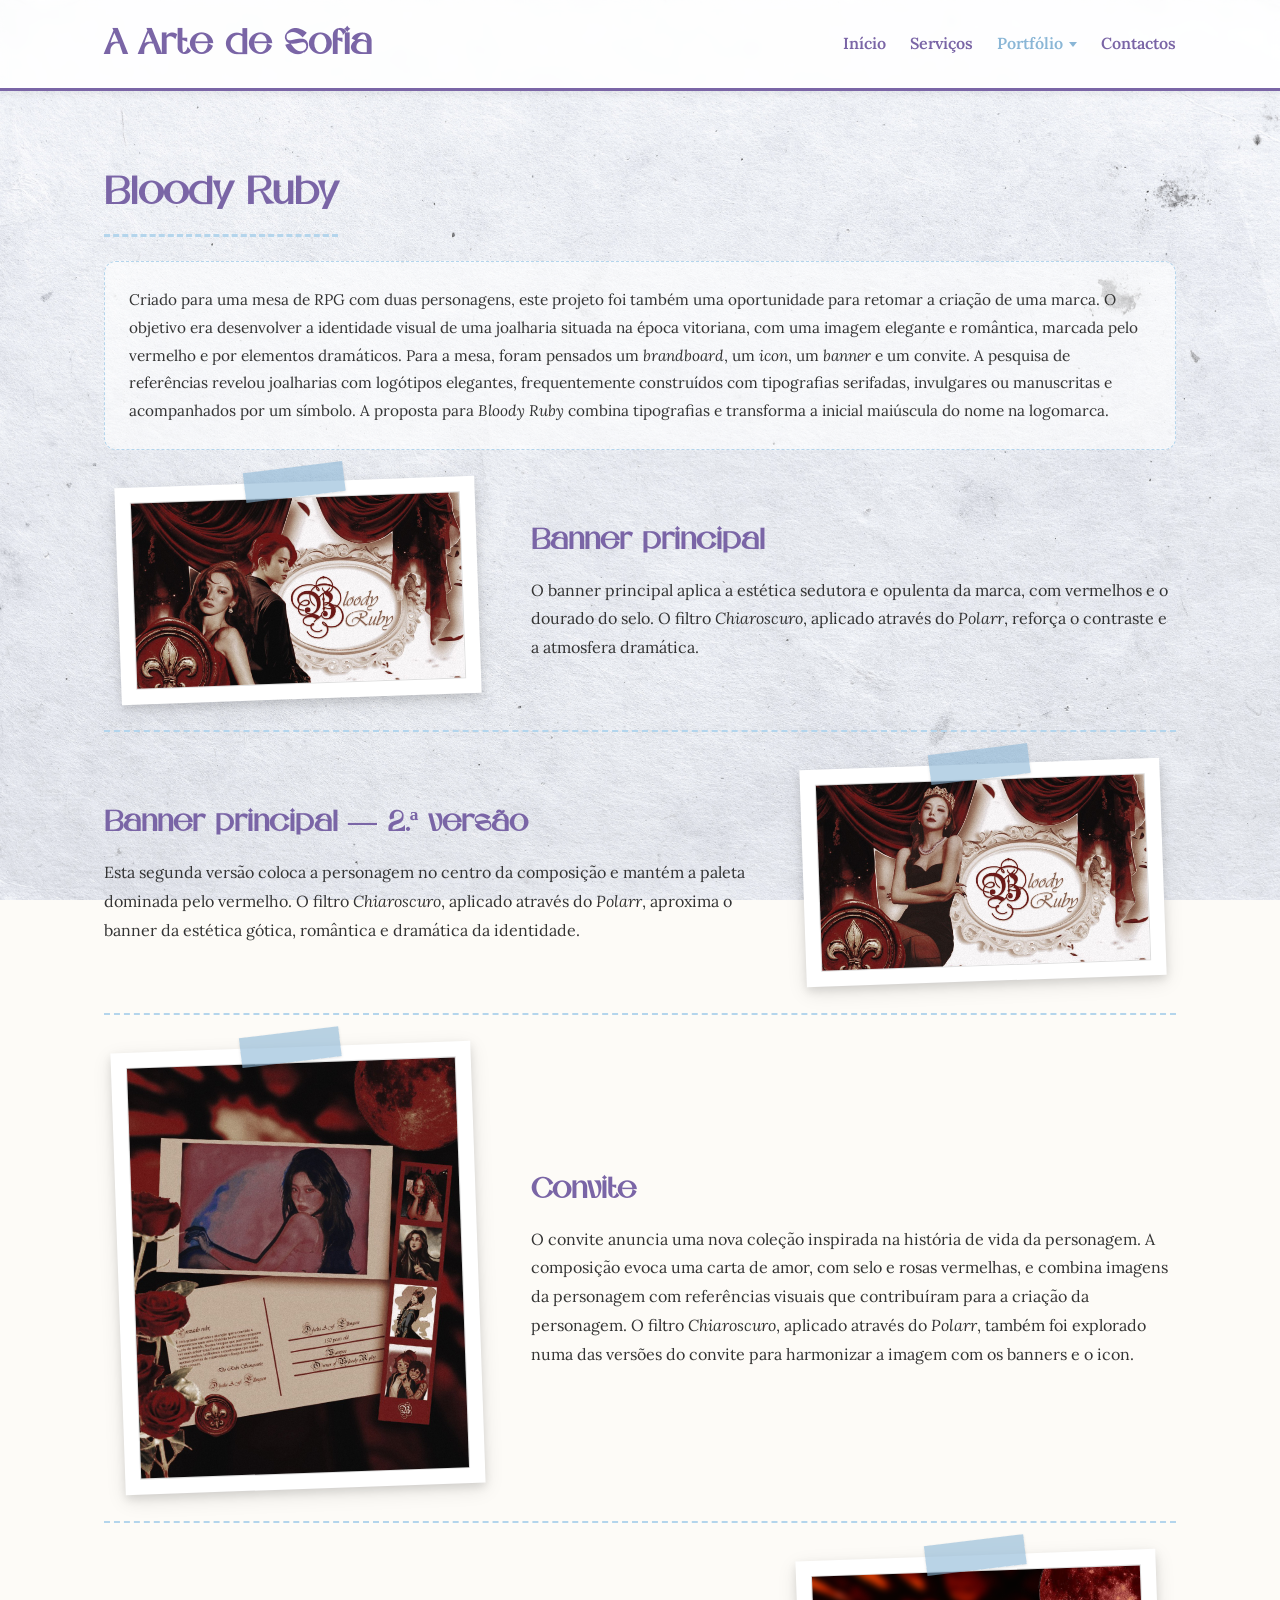
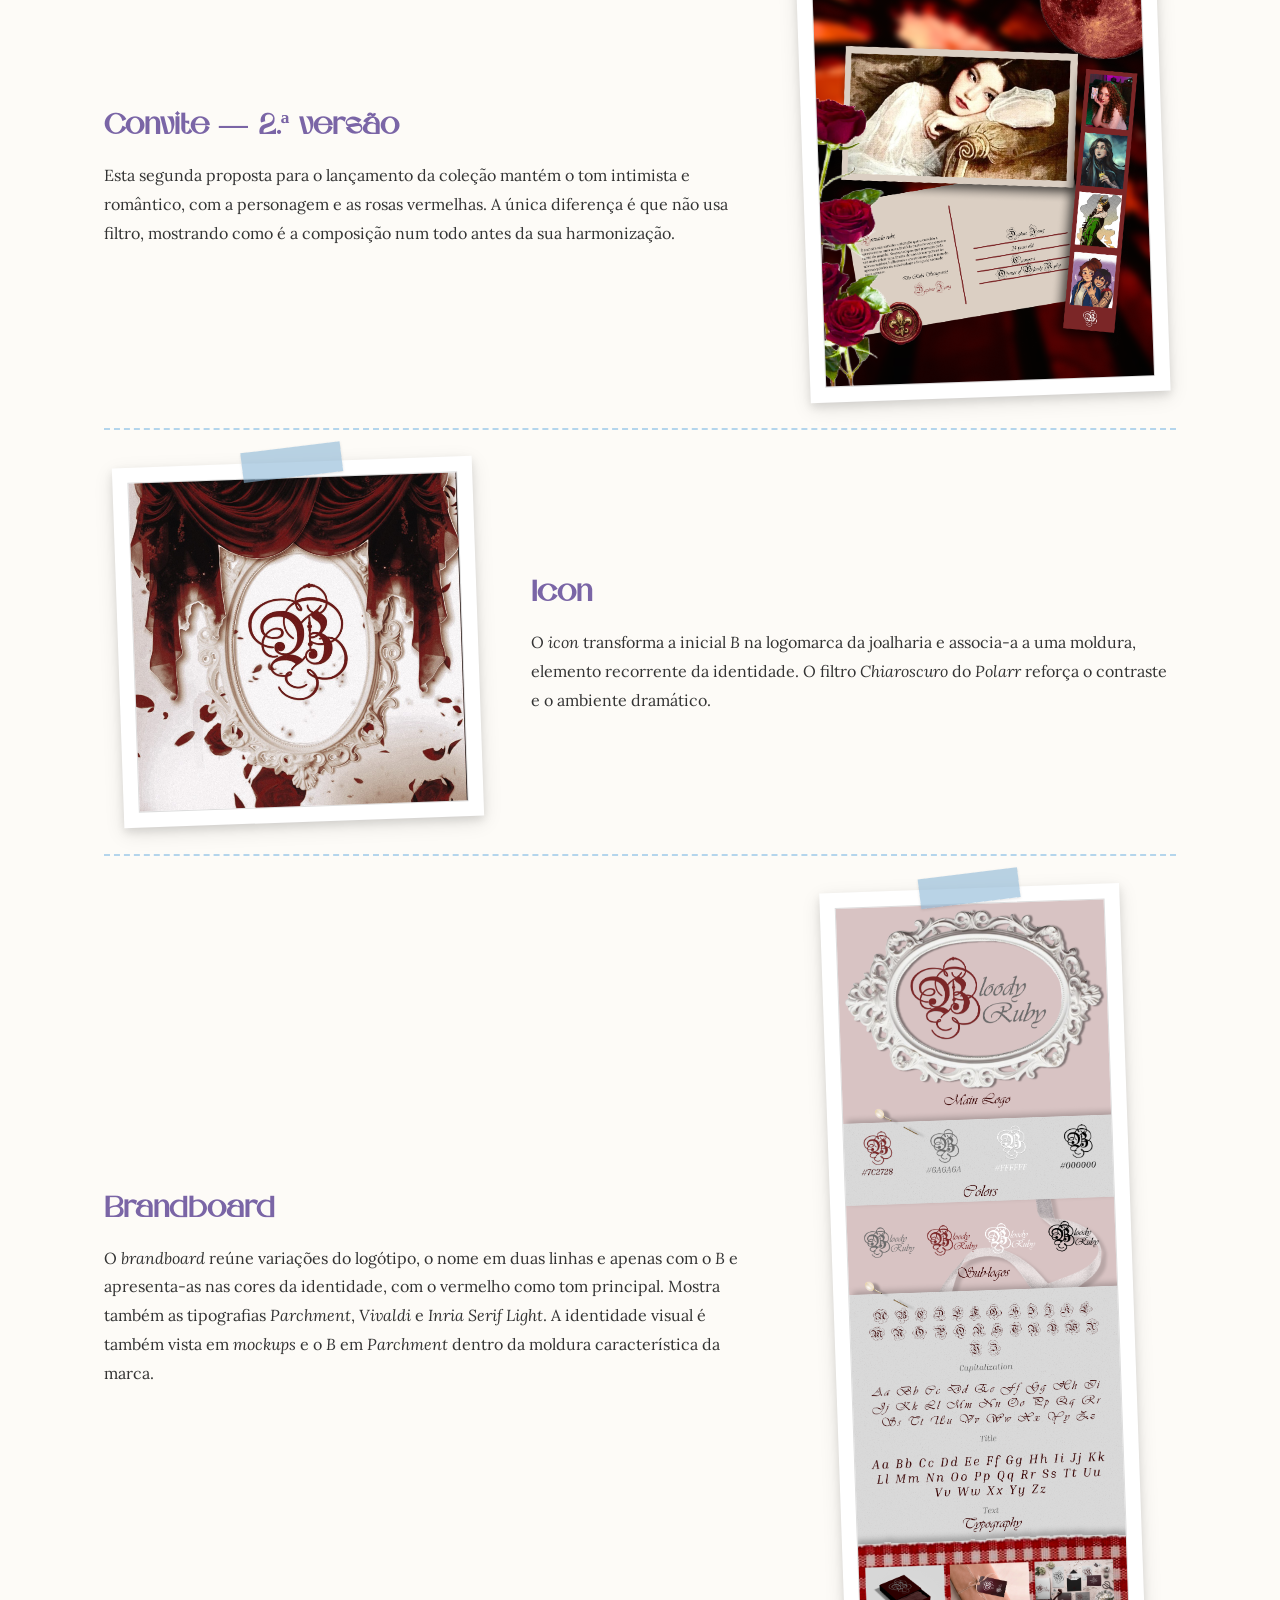
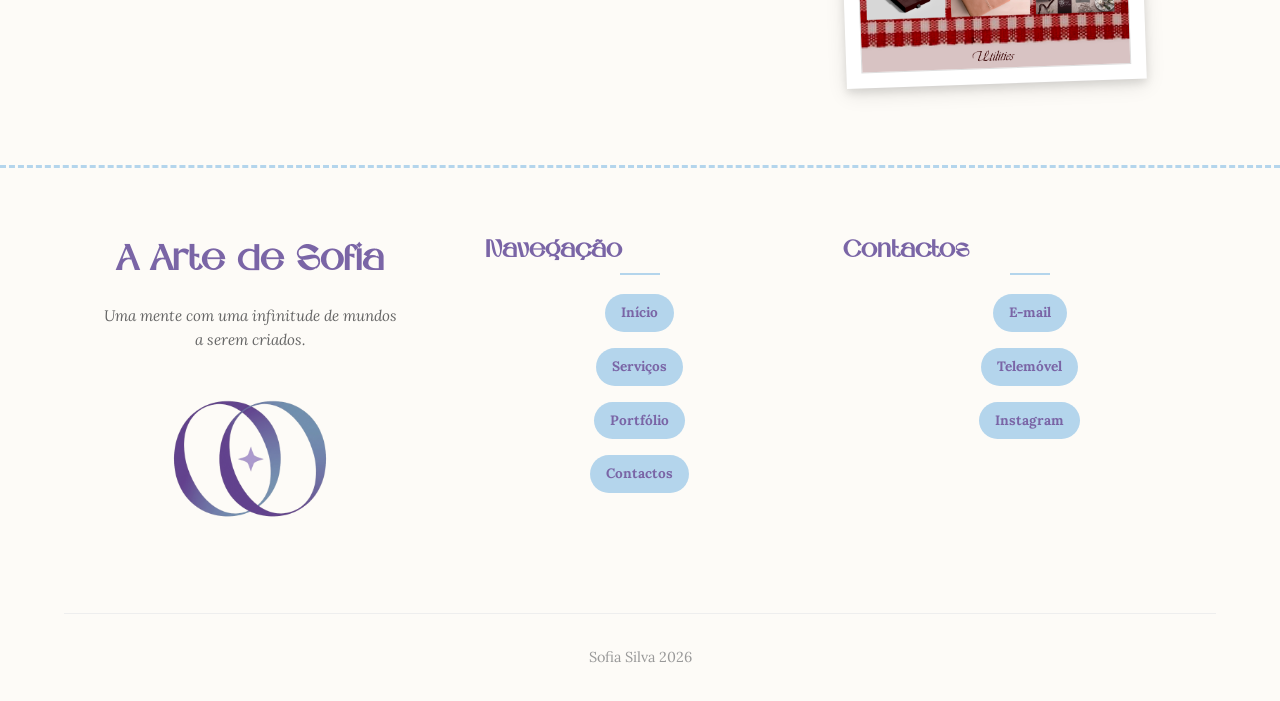
==== html/bloody_ruby.html @ 1719f455 "Refactor code structure for improved readability and maintainability" ====
<!DOCTYPE html>
<html lang="pt-PT">
<head>
    <meta charset="UTF-8">
    <meta name="viewport" content="width=device-width, initial-scale=1.0">
    <meta name="description" content="Conheça o projeto de identidade visual Bloody Ruby.">
    <title>A Arte de Sofia | Bloody Ruby</title>
    <link rel="stylesheet" href="../css/style.css?v=4.4">
    <link rel="icon" type="image/png" href="../images/favicon.png">
</head>
<body>
    <header>
        <nav>
            <a href="index.html" class="logotipo">A Arte de Sofia</a>
            <ul class="ligacoes-navegacao" id="lista-navegacao">
                <li><a href="index.html">Início</a></li>
                <li><a href="services.html">Serviços</a></li>
                <li class="navegacao-portfolio">
                    <details>
                        <summary class="ativo">Portfólio</summary>
                        <ul class="submenu-portfolio">
                            <li><a href="portfolio.html">Portfólio</a></li>
                            <li><a href="bloody_ruby.html">Bloody Ruby</a></li>
                            <li><a href="first_moon_blood.html">First Moon Blood</a></li>
                            <li><a href="cartazes_musicais.html">Cartazes musicais</a></li>
                        </ul>
                    </details>
                </li>
                <li><a href="contact.html">Contactos</a></li>
            </ul>
            <button type="button" class="alternar-menu" id="botao-menu">
                <div class="barra"></div>
                <div class="barra"></div>
                <div class="barra"></div>
            </button>
        </nav>
    </header>

    <main class="pagina-detalhe-projeto">
        <section class="secao-projeto">
            <h1 class="titulo-projeto" id="titulo-projeto">Bloody Ruby</h1>
            <p class="descricao-projeto">Criado para uma mesa de RPG com duas personagens, este projeto foi também uma oportunidade para retomar a criação de uma marca. O objetivo era desenvolver a identidade visual de uma joalharia situada na época vitoriana, com uma imagem elegante e romântica, marcada pelo vermelho e por elementos dramáticos. Para a mesa, foram pensados um <i>brandboard</i>, um <i>icon</i>, um <i>banner</i> e um convite. A pesquisa de referências revelou joalharias com logótipos elegantes, frequentemente construídos com tipografias serifadas, invulgares ou manuscritas e acompanhados por um símbolo. A proposta para <i>Bloody Ruby</i> combina tipografias e transforma a inicial maiúscula do nome na logomarca.</p>

            <div class="grelha-detalhe-projeto">
                <div class="item-detalhe-projeto">
                    <div class="polaroide polaroide-detalhe">
                        <div class="fita"></div>
                        <img src="../Porfólio/Bloody Ruby/Banner principal.jpg" alt="Banner principal de Bloody Ruby">
                    </div>
                    <div class="legenda-detalhe-projeto">
                        <h2>Banner principal</h2>
                        <p>O banner principal aplica a estética sedutora e opulenta da marca, com vermelhos e o dourado do selo. O filtro <i>Chiaroscuro</i>, aplicado através do <i>Polarr</i>, reforça o contraste e a atmosfera dramática.</p>
                    </div>
                </div>
                <div class="item-detalhe-projeto">
                    <div class="polaroide polaroide-detalhe">
                        <div class="fita"></div>
                        <img src="../Porfólio/Bloody Ruby/Banner principal V2.jpg" alt="Segunda versão do banner principal de Bloody Ruby">
                    </div>
                    <div class="legenda-detalhe-projeto">
                        <h2>Banner principal — 2.ª versão</h2>
                        <p>Esta segunda versão coloca a personagem no centro da composição e mantém a paleta dominada pelo vermelho. O filtro <i>Chiaroscuro</i>, aplicado através do <i>Polarr</i>, aproxima o banner da estética gótica, romântica e dramática da identidade.</p>
                    </div>
                </div>
                <div class="item-detalhe-projeto">
                    <div class="polaroide polaroide-detalhe">
                        <div class="fita"></div>
                        <img src="../Porfólio/Bloody Ruby/Convite.jpg" alt="Convite para o lançamento da coleção Bloody Ruby">
                    </div>
                    <div class="legenda-detalhe-projeto">
                        <h2>Convite</h2>
                        <p>O convite anuncia uma nova coleção inspirada na história de vida da personagem. A composição evoca uma carta de amor, com selo e rosas vermelhas, e combina imagens da personagem com referências visuais que contribuíram para a criação da personagem. O filtro <i>Chiaroscuro</i>, aplicado através do <i>Polarr</i>, também foi explorado numa das versões do convite para harmonizar a imagem com os <i></i>banners e o icon.</p>
                    </div>
                </div>
                <div class="item-detalhe-projeto">
                    <div class="polaroide polaroide-detalhe">
                        <div class="fita"></div>
                        <img src="../Porfólio/Bloody Ruby/Convite V2.png" alt="Segunda versão do convite Bloody Ruby">
                    </div>
                    <div class="legenda-detalhe-projeto">
                        <h2>Convite — 2.ª versão</h2>
                        <p>Esta segunda proposta para o lançamento da coleção mantém o tom intimista e romântico, com a personagem e as rosas vermelhas. A única diferença é que não usa filtro, mostrando como é a composição num todo antes da sua harmonização.</p>
                    </div>
                </div>
                <div class="item-detalhe-projeto">
                    <div class="polaroide polaroide-detalhe">
                        <div class="fita"></div>
                        <img src="../Porfólio/Bloody Ruby/Icon.jpg" alt="Icon de Bloody Ruby">
                    </div>
                    <div class="legenda-detalhe-projeto">
                        <h2>Icon</h2>
                        <p>O <i>icon</i> transforma a inicial <i>B</i> na logomarca da joalharia e associa-a a uma moldura, elemento recorrente da identidade. O filtro <i>Chiaroscuro</i> do <i>Polarr</i> reforça o contraste e o ambiente dramático.</p>
                    </div>
                </div>
                <div class="item-detalhe-projeto">
                    <div class="polaroide polaroide-detalhe polaroide-brandboard">
                        <div class="fita"></div>
                        <img src="../Porfólio/Bloody Ruby/Bloody Ruby.png" alt="Brandboard da joalharia Bloody Ruby">
                    </div>
                    <div class="legenda-detalhe-projeto">
                        <h2>Brandboard</h2>
                        <p>O <i>brandboard</i> reúne variações do logótipo, o nome em duas linhas e apenas com o <i>B</i> e apresenta-as nas cores da identidade, com o vermelho como tom principal. Mostra também as tipografias <i>Parchment</i>, <i>Vivaldi</i> e <i>Inria Serif Light</i>. A identidade visual é também vista em <i>mockups</i> e o <i>B</i> em <i>Parchment</i> dentro da moldura característica da marca.</p>
                    </div>
                </div>
            </div>
        </section>
    </main>

    <footer>
        <div class="contentor-rodape">
            <div class="identidade">
                <a href="index.html" class="logotipo">A Arte de Sofia</a>
                <p>Uma mente com uma infinitude de mundos a serem criados.</p>
                <img src="../images/favicon.png" alt="Símbolo da Arte de Sofia" class="imagem-identidade-rodape">
            </div>
            <nav>
                <h4 class="titulo-rodape">Navegação</h4>
                <ul>
                    <li><a href="index.html">Início</a></li>
                    <li><a href="services.html">Serviços</a></li>
                    <li><a href="portfolio.html">Portfólio</a></li>
                    <li><a href="contact.html">Contactos</a></li>
                </ul>
            </nav>
            <div>
                <h4 class="titulo-rodape">Contactos</h4>
                <div class="ligacoes-contacto-rodape">
                    <a href="mailto:sofiamonteiro.9@gmail.com">E-mail</a>
                    <a href="tel:+351934389802">Telemóvel</a>
                    <a href="https://instagram.com/soh_wish" target="_blank" rel="noopener noreferrer" title="Instagram">Instagram</a>
                </div>
            </div>
        </div>
        <div class="base-rodape">
            <p>Sofia Silva 2026</p>
        </div>
    </footer>
    <script src="../js/script.js?v=1.15"></script>
</body>
</html>
---- css/style.css ----
@font-face {
  font-family: 'Amoria';
  src: url('../fontes/AMORIA.otf') format('opentype');
  font-weight: normal;
  font-style: normal;
  font-display: swap;
}
@font-face {
  font-family: 'La Belle Aurore';
  src: url('../fontes/LaBelleAurore-Regular.ttf') format('truetype');
  font-weight: normal;
  font-style: normal;
  font-display: swap;
}
@font-face {
  font-family: 'Lora';
  src: url('../fontes/Lora-VariableFont_wght.ttf') format('truetype-variations');
  font-weight: 200 900;
  font-style: normal;
  font-display: swap;
}
@font-face {
  font-family: 'Lora';
  src: url('../fontes/Lora-Italic-VariableFont_wght.ttf') format('truetype-variations');
  font-weight: 200 900;
  font-style: italic;
  font-display: swap;
}
@font-face {
  font-family: 'Crimson Pro';
  src: url('../fontes/CrimsonPro-VariableFont_wght.ttf') format('truetype-variations');
  font-weight: 200 900;
  font-style: normal;
  font-display: swap;
}
@font-face {
  font-family: 'Crimson Pro';
  src: url('../fontes/CrimsonPro-Italic-VariableFont_wght.ttf') format('truetype-variations');
  font-weight: 200 900;
  font-style: italic;
  font-display: swap;
}
@font-face {
  font-family: 'Playfair Display';
  src: url('../fontes/PlayfairDisplay-VariableFont_wght.ttf') format('truetype-variations');
  font-weight: 400 900;
  font-style: normal;
  font-display: swap;
}
@font-face {
  font-family: 'Playfair Display';
  src: url('../fontes/PlayfairDisplay-Italic-VariableFont_wght.ttf') format('truetype-variations');
  font-weight: 400 900;
  font-style: italic;
  font-display: swap;
}
* {
  margin: 0;
  padding: 0;
  box-sizing: border-box;
}
body {
  color: #333;
  font-family: 'Lora', serif;
  line-height: 1.6;
  background-color: #fdfbf7;
  background-image: linear-gradient(rgba(255, 255, 255, 0.15), rgba(255, 255, 255, 0.15)), url('../images/Texturelabs_Paper_301XL.jpg');
  background-repeat: no-repeat;
  background-position: center;
  background-size: cover;
  background-attachment: fixed;
  overflow-x: hidden;
}
header {
  position: sticky;
  top: 0;
  z-index: 1000;
  background: rgba(255, 255, 255, 0.9);
  border-bottom: 3px solid #7a65a6;
  box-shadow: 0 4px 6px rgba(0, 0, 0, 0.05);
  backdrop-filter: blur(5px);
}
header nav {
  display: flex;
  align-items: center;
  justify-content: space-between;
  max-width: 1200px;
  margin: 0 auto;
  padding: 1rem 5%;
}
.logotipo {
  color: #7a65a6;
  font-family: 'Amoria', serif;
  font-size: 2.2rem;
  font-weight: bold;
  text-decoration: none;
}
.logotipo:hover {
  color: #9c89c8;
}
.ligacoes-navegacao {
  display: flex;
  align-items: center;
  justify-content: flex-end;
  gap: 1.5rem;
  list-style: none;
}
.ligacoes-navegacao a {
  color: #7a65a6;
  font-size: 1rem;
  font-weight: 600;
  text-decoration: none;
}
.ligacoes-navegacao a:hover,
.ligacoes-navegacao a.ativo,
.ligacoes-navegacao summary:hover,
.ligacoes-navegacao summary.ativo {
  color: #8ab6d6;
}
.ligacoes-navegacao a.ativo {
  border-bottom: 2px solid #7a65a6;
  font-weight: bold;
}
.ligacoes-navegacao details {
  position: relative;
}
.ligacoes-navegacao summary {
  display: flex;
  align-items: center;
  gap: 0.4rem;
  color: #7a65a6;
  font-size: 1rem;
  font-weight: 600;
  cursor: pointer;
  list-style: none;
}
.ligacoes-navegacao summary::-webkit-details-marker {
  display: none;
}
.ligacoes-navegacao summary::after {
  width: 0;
  height: 0;
  border-top: 5px solid currentColor;
  border-right: 4px solid transparent;
  border-left: 4px solid transparent;
  content: '';
  transition: transform 0.2s ease;
}
.ligacoes-navegacao details[open] summary::after {
  transform: rotate(180deg);
}
.submenu-portfolio {
  position: absolute;
  top: calc(100% + 0.75rem);
  right: 0;
  z-index: 1002;
  min-width: 210px;
  padding: 0.5rem 0;
  border: 1px solid #e8e0f0;
  border-radius: 8px;
  background: #fff;
  box-shadow: 0 6px 18px rgba(0, 0, 0, 0.12);
  list-style: none;
}
.submenu-portfolio a {
  display: block;
  padding: 0.55rem 1rem;
  white-space: nowrap;
}
.submenu-portfolio a:hover,
.submenu-portfolio a[aria-current="page"] {
  background: #f3eff8;
}
.alternar-menu {
  position: relative;
  z-index: 1002;
  display: none;
  flex-direction: column;
  align-self: center;
  gap: 5px;
  padding: 0;
  border: 0;
  border-radius: 0;
  background: transparent;
}
.alternar-menu:hover {
  background: transparent;
}
.alternar-menu .barra {
  width: 30px;
  height: 4px;
  border-radius: 2px;
  background-color: #7a65a6;
  transition: 0.3s ease;
}
.alternar-menu.menu-ativo .barra:nth-child(1) {
  transform: translateY(9px) rotate(45deg);
}
.alternar-menu.menu-ativo .barra:nth-child(2) {
  opacity: 0;
}
.alternar-menu.menu-ativo .barra:nth-child(3) {
  transform: translateY(-9px) rotate(-45deg);
}
body.menu-aberto {
  overflow: hidden;
}
main {
  max-width: 1200px;
  margin: 3rem auto;
  padding: 0 5%;
  text-align: center;
}
.nota-papel {
  position: relative;
  padding: 2rem;
  border: 1px solid #b8d2e6;
  background-color: #dbe9f4;
  box-shadow: 3px 3px 10px rgba(0, 0, 0, 0.05);
}
.nota-papel::before {
  position: absolute;
  top: 10px;
  left: 10px;
  width: 20px;
  height: 20px;
  border-radius: 50%;
  background-color: #7a65a6;
  box-shadow: inset -2px -2px 5px rgba(0, 0, 0, 0.3), 2px 2px 5px rgba(0, 0, 0, 0.2);
  content: '';
}
h1,
h2,
h3 {
  color: #7a65a6;
  font-family: 'Amoria', serif;
}
h1 {
  display: inline-block;
  margin-bottom: 0.5rem;
  font-size: 3rem;
}
h2 {
  margin-bottom: 0.5rem;
  font-size: 2.2rem;
}
h3 {
  margin-bottom: 0.5rem;
  font-size: 1.8rem;
}
h4 {
  margin-bottom: 0.5rem;
  font-family: 'Crimson Pro', serif;
  text-align: left;
}
strong,
b {
  color: #7a65a6;
  font-family: 'Playfair Display', serif;
}
.polaroide {
  position: relative;
  display: flex;
  flex-direction: column;
  align-items: center;
  align-self: start;
  width: 100%;
  padding: 15px;
  background: #fff;
  box-shadow: 0 4px 8px rgba(0, 0, 0, 0.1), 0 6px 20px rgba(0, 0, 0, 0.1);
  transform: rotate(-2deg);
}
.polaroide:nth-child(even) {
  transform: rotate(3deg);
}
.polaroide img {
  display: block;
  width: 100%;
  height: auto;
  margin: 0 auto;
  border: 1px solid #ddd;
}
.legenda-polaroide {
  margin: 10px 0 4px;
  color: #7a65a6;
  font-family: 'La Belle Aurore', cursive;
  font-size: 1.5rem;
  text-align: center;
}
.fita {
  position: absolute;
  top: -15px;
  left: 50%;
  z-index: 2;
  width: 100px;
  height: 30px;
  background-color: rgba(138, 182, 214, 0.6);
  box-shadow: 0 1px 3px rgba(0, 0, 0, 0.1);
  transform: translateX(-50%) rotate(-5deg);
  pointer-events: none;
}
.hero-zone {
  display: grid;
  grid-template-columns: minmax(0, 0.8fr) minmax(0, 1.2fr);
  align-items: center;
  gap: 3rem;
  margin: 2rem 0 4.5rem;
}
.texto-hero-zone {
  color: #7a65a6;
  text-align: left;
}
.texto-hero-zone h1 {
  margin-bottom: 1rem;
  font-family: 'Amoria', serif;
  font-size: 3.5rem;
  line-height: 1.2;
}
.texto-hero-zone p {
  color: #8ab6d6;
  font-family: 'La Belle Aurore', cursive;
  font-size: 1.35rem;
  line-height: 1.6;
}
.polaroide-hero-zone {
  max-width: 560px;
  margin: 0 auto;
  padding-bottom: 38px;
  transform: rotate(2deg);
}
.imagem-hero-zone {
  display: block;
  width: 100%;
  max-height: 460px;
  object-fit: contain;
}
.destaque {
  display: flex;
  align-items: center;
  gap: 3rem;
  margin-top: 2rem;
}
.introducao-designer {
  margin-top: 3rem;
  padding-top: 3rem;
  border-top: 2px dashed #b4d5ec;
}
.texto-destaque {
  flex: 1;
  text-align: left;
}
.texto-destaque p {
  margin-bottom: 1rem;
  font-size: 1.2rem;
}
.assinatura {
  margin-top: 1.5rem;
  text-align: right;
}
.imagem-assinatura {
  width: 120px;
  height: auto;
}
.galeria-fotos-destaque {
  display: flex;
  flex: 1;
  flex-direction: column;
  gap: 2rem;
  width: 100%;
  max-width: 420px;
  margin: 0 auto;
}
.convite-criacao {
  margin: 3rem 0 4rem;
  padding: 2.5rem 1.5rem;
  border: 2px dashed #b4d5ec;
  border-radius: 12px;
  background: rgba(255, 255, 255, 0.6);
  text-align: center;
}
.convite-criacao h2 {
  margin-bottom: 1.5rem;
  color: #7a65a6;
  font-family: 'Amoria', serif;
  font-size: 2.2rem;
}
.botoes-convite {
  display: flex;
  justify-content: center;
  gap: 1rem;
}
.botao-convite {
  display: inline-block;
  min-width: 150px;
  padding: 15px 30px;
  border-radius: 5px;
  background-color: #7a65a6;
  color: #fff;
  font-family: 'Amoria', serif;
  font-size: 1.2rem;
  text-decoration: none;
  transition: background-color 0.3s;
}
.botao-convite:hover {
  background-color: #8ab6d6;
}
.projetos-recentes {
  display: flex;
  flex-direction: column;
  align-items: center;
  margin: 4.5rem 0 3rem;
}
.titulo-projetos-recentes {
  display: inline-block;
  margin-bottom: 0.75rem;
  font-size: 3.2rem;
}
.introducao-projetos-recentes {
  margin-bottom: 2rem;
}
.titulo-projetos-recentes::after {
  display: block;
  width: 70px;
  height: 3px;
  margin: 0.6rem auto 0;
  border-radius: 2px;
  background: #b4d5ec;
  content: '';
}
.secao-projeto {
  margin-top: 3rem;
}
.titulo-projeto {
  margin: 1.5rem 0 1.5rem;
  padding-bottom: 0.6rem;
  border-bottom: 3px dashed #b4d5ec;
  color: #7a65a6;
  font-family: 'Amoria', serif;
  font-size: 2.4rem;
  font-weight: 600;
  text-align: left;
}
.grelha-projetos-recentes {
  display: grid;
  grid-template-columns: repeat(3, 1fr);
  align-items: start;
  gap: 2.5rem;
  width: 100%;
}
.botao-explorar-universos {
  display: inline-block;
  margin-top: 2rem;
  padding: 15px 30px;
  border-radius: 5px;
  background-color: #7a65a6;
  color: #fff;
  font-family: 'Amoria', serif;
  font-size: 1.2rem;
  text-decoration: none;
  transition: background-color 0.3s;
}
.botao-hero-zone {
  margin-top: 1rem;
}
.botao-explorar-universos:hover {
  background-color: #8ab6d6;
}
.grelha-projetos-recentes > .polaroide-projeto:only-child {
  grid-column: 1 / -1;
  justify-self: center;
  max-width: 360px;
}
.polaroide-projeto {
  padding: 16px 16px 20px;
  color: inherit;
  text-decoration: none;
}
.polaroide-projeto:nth-child(1) {
  transform: rotate(-2.5deg);
}
.polaroide-projeto:nth-child(2) {
  transform: rotate(2deg);
}
.polaroide-projeto:nth-child(2) .fita {
  transform: translateX(-50%) rotate(4deg);
}
.polaroide-projeto:nth-child(3) {
  transform: rotate(-1.5deg);
}
.polaroide-projeto:nth-child(3) .fita {
  transform: translateX(-50%) rotate(-3deg);
}
.polaroide-projeto img {
  border-radius: 2px;
}
.polaroide-projeto .legenda-polaroide {
  margin: 14px 0 4px;
  color: #7a65a6;
  font-family: 'La Belle Aurore', cursive;
  font-size: 1.85rem;
  text-align: center;
  text-decoration: none;
}
.blocos-construcao-portfolio {
  display: flex;
  flex-direction: column;
  gap: 2.5rem;
  margin-top: 2rem;
}
.bloco-construcao {
  display: grid;
  grid-template-columns: minmax(0, 1fr) minmax(0, 0.85fr);
  align-items: center;
  gap: 2.5rem;
  padding-bottom: 2.5rem;
  border-bottom: 2px dashed #b4d5ec;
}
.bloco-construcao:last-child {
  padding-bottom: 0;
  border-bottom: 0;
}
.bloco-pesquisa {
  grid-template-columns: minmax(0, 0.85fr) minmax(0, 1fr);
}
.texto-construcao-portfolio {
  min-width: 0;
  text-align: left;
}
.texto-construcao-portfolio h2 {
  margin-bottom: 1rem;
  color: #7a65a6;
  font-family: 'Amoria', serif;
  font-size: 1.8rem;
}
.texto-construcao-portfolio p {
  margin-bottom: 1.5rem;
  font-size: 1rem;
  line-height: 1.8;
}
.nota-criterios-portfolio {
  margin: 1.5rem 0 0;
  background-color: #e8e0f4;
  text-align: left;
}
.nota-criterios-portfolio ul {
  display: grid;
  grid-template-columns: repeat(2, minmax(0, 1fr));
  gap: 0.75rem 2rem;
  padding: 0;
}
.nota-criterios-portfolio li {
  position: relative;
  padding-left: 1.75rem;
  line-height: 1.6;
  list-style: none;
}
.nota-criterios-portfolio li::before {
  position: absolute;
  top: 0.2rem;
  left: 0;
  width: 1.25rem;
  height: 1.25rem;
  background: url('../images/favicon.png') center / contain no-repeat;
  content: '';
}
.imagem-construcao {
  width: 100%;
  margin: 0 auto;
}
.imagem-sitemap-portfolio {
  max-width: 520px;
  padding: 14px 14px 22px;
}
.imagem-sooh-wish-portfolio {
  max-width: 270px;
  padding: 12px 12px 20px;
}
.imagem-arte-sofia-portfolio {
  max-width: 280px;
  padding: 12px 12px 20px;
}
.bloco-tipografia {
  grid-template-columns: repeat(2, minmax(0, 1fr));
  align-items: stretch;
}
.bloco-tipografia > .texto-construcao-portfolio {
  padding: 1.5rem;
  border: 1px dashed #b4d5ec;
  border-radius: 12px;
  background: rgba(255, 255, 255, 0.65);
}
.bloco-prototipagem {
  display: block;
}
.nota-prototipagem {
  width: 100%;
  max-width: 1050px;
  margin: 0 auto;
  text-align: left;
}
.nota-prototipagem h2 {
  margin-bottom: 1rem;
  color: #7a65a6;
  font-family: 'Amoria', serif;
  font-size: 1.8rem;
  text-align: center;
}
.nota-prototipagem > p {
  margin-bottom: 1rem;
  font-size: 1rem;
  line-height: 1.8;
}
.galeria-prototipagem {
  display: grid;
  grid-template-columns: repeat(3, minmax(0, 1fr));
  align-items: start;
  gap: 1.5rem;
  max-width: 900px;
  margin-right: auto;
  margin-left: auto;
  margin-top: 2rem;
}
.coluna-prototipagem {
  display: flex;
  flex-direction: column;
  gap: 1.5rem;
  min-width: 0;
}
.galeria-prototipagem figure {
  width: 100%;
  margin: 0;
  padding: 10px 10px 14px;
  background: #fff;
  box-shadow: 0 4px 12px rgba(0, 0, 0, 0.12);
}
.galeria-prototipagem img {
  display: block;
  width: 100%;
  height: auto;
}
.galeria-prototipagem figcaption {
  margin-top: 0.6rem;
  color: #7a65a6;
  font-family: 'La Belle Aurore', cursive;
  font-size: 1.3rem;
  text-align: center;
}
.descricao-projeto {
  margin: 0 0 2rem;
  padding: 1.5rem;
  border: 1px dashed #b4d5ec;
  border-radius: 12px;
  background: rgba(255, 255, 255, 0.6);
  font-size: 0.96rem;
  line-height: 1.8;
  text-align: left;
}
.pagina-detalhe-projeto {
  text-align: left;
}
.pagina-detalhe-projeto .titulo-projeto {
  margin-top: 1.5rem;
}
.grelha-detalhe-projeto {
  display: flex;
  flex-direction: column;
  gap: 2rem;
  margin-top: 2rem;
}
.item-detalhe-projeto {
  display: grid;
  grid-template-columns: minmax(0, 0.75fr) minmax(0, 1.25fr);
  align-items: center;
  gap: 2.5rem;
  margin: 0;
  padding: 0 0 2rem;
  border-bottom: 2px dashed #b4d5ec;
}
.item-detalhe-projeto:nth-child(even) {
  grid-template-columns: minmax(0, 1.25fr) minmax(0, 0.75fr);
}
.item-detalhe-projeto:last-child {
  padding-bottom: 0;
  border-bottom: 0;
}
.item-detalhe-projeto:nth-child(even) .polaroide-detalhe {
  grid-column: 2;
  grid-row: 1;
}
.item-detalhe-projeto:nth-child(even) .legenda-detalhe-projeto {
  grid-column: 1;
  grid-row: 1;
}
.polaroide-detalhe {
  width: 100%;
  max-width: 360px;
  margin: 0 auto;
}
.polaroide-brandboard {
  max-width: 300px;
}
.legenda-detalhe-projeto h2 {
  margin-bottom: 0.75rem;
  color: #7a65a6;
  font-family: 'Amoria', serif;
  font-size: 1.8rem;
  text-align: left;
}
.legenda-detalhe-projeto p {
  font-size: 1rem;
  line-height: 1.8;
}
.introducao-servicos {
  margin-bottom: 2rem;
}
.grelha-servicos {
  display: grid;
  grid-template-columns: repeat(2, 1fr);
  gap: 2rem;
  margin-top: 2rem;
}
.cartao-servico {
  display: flex;
  flex-direction: column;
  align-items: center;
  gap: 0.5rem;
  width: 100%;
  padding: 2rem;
  border: 2px dashed #7a65a6;
  border-radius: 10px;
  background: #fff;
  text-align: center;
}
.icone-servico {
  margin-bottom: 0.25rem;
  color: #7a65a6;
  font-size: 1.8rem;
  line-height: 1;
  opacity: 0.7;
}
.cartao-servico h3 {
  margin-bottom: 0.25rem;
  font-size: 2rem;
}
.cartao-servico p {
  flex: 1;
}
.ligacao-servico {
  margin-top: 0.75rem;
  border-bottom: 1px dotted #7a65a6;
  color: #7a65a6;
  font-size: 0.88rem;
  font-weight: 600;
  letter-spacing: 0.3px;
  text-decoration: none;
}
.cartao-servico:hover .ligacao-servico,
.cartao-servico:focus-visible .ligacao-servico {
  border-color: #8ab6d6;
  color: #8ab6d6;
}
.ferramentas-servicos {
  margin-top: 4rem;
}
.programas {
  display: flex;
  flex-wrap: wrap;
  justify-content: center;
  gap: 1.5rem;
  margin-top: 2rem;
}
.item-programa {
  color: inherit;
  text-decoration: none;
}
.icone-programa {
  width: 60px;
  height: 60px;
  object-fit: contain;
  filter: drop-shadow(2px 2px 4px rgba(0, 0, 0, 0.1));
}
.contentor-contacto {
  max-width: 600px;
  margin: 0 auto;
}
.painel-contacto {
  margin-bottom: 2rem;
  padding: 1.5rem;
  border: 1px dashed #7a65a6;
  border-radius: 8px;
  background: rgba(255, 255, 255, 0.6);
  color: #1f1f1f;
  text-align: left;
}
.painel-contacto p {
  margin-bottom: 0.5rem;
}
.painel-contacto p:last-child {
  margin-bottom: 0;
}
.painel-contacto a {
  color: #7a65a6;
  text-decoration: none;
}
.introducao-contacto {
  margin-bottom: 2rem;
}
form {
  display: flex;
  flex-direction: column;
  gap: 1.5rem;
}
.campo-formulario {
  display: flex;
  flex-direction: column;
  gap: 0.4rem;
}
input,
textarea {
  width: 100%;
  padding: 15px;
  border: 2px solid #b4d5ec;
  border-radius: 5px;
  background-color: #fff;
  color: #333;
  font-family: 'Lora', serif;
  font-size: 1rem;
}
input:focus,
textarea:focus {
  border-color: #7a65a6;
  outline: none;
}
form label {
  color: #7a65a6;
  font-weight: bold;
  text-align: left;
}
button {
  align-self: flex-start;
  padding: 15px 30px;
  border: 0;
  border-radius: 5px;
  background-color: #7a65a6;
  color: #fff;
  font-family: 'Amoria', serif;
  font-size: 1.2rem;
  cursor: pointer;
  transition: background-color 0.3s;
}
button:hover {
  background-color: #8ab6d6;
}
button:focus-visible,
a:focus-visible,
input:focus-visible,
textarea:focus-visible {
  outline: 3px solid #8ab6d6;
  outline-offset: 3px;
}
footer {
  margin-top: 5rem;
  padding: 4rem 5% 2rem;
  border-top: 3px dashed #b4d5ec;
}
.contentor-rodape {
  display: grid;
  grid-template-columns: minmax(0, 1.2fr) minmax(0, 1fr) minmax(0, 1.2fr);
  align-items: start;
  justify-items: center;
  gap: 3rem;
  max-width: 1200px;
  margin: 0 auto;
  text-align: center;
}
.contentor-rodape > * {
  width: 100%;
  min-width: 0;
}
.contentor-rodape h4 {
  position: relative;
  margin-bottom: 1.5rem;
  color: #7a65a6;
  font-family: 'Amoria', serif;
  font-size: 1.5rem;
}
.contentor-rodape h4::after {
  position: absolute;
  bottom: -5px;
  left: 50%;
  width: 40px;
  height: 2px;
  background: #b4d5ec;
  content: '';
  transform: translateX(-50%);
}
.contentor-rodape ul {
  display: flex;
  flex-direction: column;
  align-items: center;
  gap: 1rem;
  list-style: none;
}
.contentor-rodape ul li {
  margin: 0;
}
.contentor-rodape ul li a,
.ligacoes-contacto-rodape a {
  display: inline-flex;
  align-items: center;
  padding: 0.5rem 1rem;
  border-radius: 20px;
  background: #b4d5ec;
  color: #7a65a6;
  font-size: 0.85rem;
  font-weight: bold;
  text-decoration: none;
}
.contentor-rodape ul li a:hover,
.contentor-rodape ul li a:focus-visible,
.ligacoes-contacto-rodape a:hover,
.ligacoes-contacto-rodape a:focus-visible {
  background: #7a65a6;
  color: #fff;
}
.identidade p {
  max-width: 300px;
  margin: 1rem auto 0;
  color: #666;
  font-size: 0.95rem;
  font-style: italic;
}
.contentor-rodape > .identidade {
  text-align: center;
}
.imagem-identidade-rodape {
  display: block;
  width: 180px;
  max-width: 100%;
  height: auto;
  margin: 1rem auto 0;
}
.ligacoes-contacto-rodape {
  display: flex;
  flex-direction: column;
  align-items: center;
  gap: 1rem;
  margin-top: 0.5rem;
}
.base-rodape {
  margin-top: 4rem;
  padding-top: 2rem;
  border-top: 1px solid #eee;
  color: #999;
  font-size: 0.9rem;
  text-align: center;
}
@media (max-width: 900px) {
  header nav {
    padding: 1rem 3%;
  }
  .destaque {
    gap: 2rem;
  }
  .grelha-projetos-recentes {
    grid-template-columns: repeat(2, 1fr);
    gap: 2rem;
  }
  .grelha-projetos-recentes > .polaroide-projeto:nth-child(odd):last-child {
    grid-column: 1 / -1;
    justify-self: center;
    max-width: 360px;
  }
  .contentor-rodape {
    grid-template-columns: 1fr 1fr;
  }
  .contentor-rodape > .identidade {
    grid-column: span 2;
  }
}
@media (max-width: 768px) {
  body {
    font-size: 15px;
  }
  header {
    position: fixed;
    width: 100%;
  }
  header nav {
    padding: 0.8rem 5%;
  }
  .item-detalhe-projeto,
  .item-detalhe-projeto:nth-child(even) {
    grid-template-columns: minmax(0, 1fr);
    gap: 1.5rem;
  }
  .item-detalhe-projeto:nth-child(even) .polaroide-detalhe,
  .item-detalhe-projeto:nth-child(even) .legenda-detalhe-projeto {
    grid-column: auto;
    grid-row: auto;
  }
  .legenda-detalhe-projeto {
    text-align: center;
  }
  .legenda-detalhe-projeto h2 {
    text-align: center;
  }
  .ligacoes-navegacao {
    position: fixed;
    inset: 0;
    z-index: 1001;
    flex-direction: column;
    justify-content: center;
    gap: 2rem;
    width: 100%;
    height: 100vh;
    background-color: #fdfbf7;
    background-image: linear-gradient(rgba(255, 255, 255, 0.15), rgba(255, 255, 255, 0.15)), url('../images/Texturelabs_Paper_301XL.jpg');
    background-position: center;
    background-size: cover;
    border-top: 3px solid #7a65a6;
    opacity: 0;
    visibility: hidden;
    transition: opacity 0.3s ease, visibility 0.3s ease;
  }
  .ligacoes-navegacao.ativo {
    opacity: 1;
    visibility: visible;
  }
  .ligacoes-navegacao a,
  .ligacoes-navegacao summary {
    font-size: 1.3rem;
  }
  .alternar-menu {
    display: flex;
  }
  .submenu-portfolio {
    position: static;
    min-width: 0;
    padding: 0.35rem 0 0;
    border: 0;
    background: transparent;
    box-shadow: none;
    text-align: center;
  }
  .submenu-portfolio a {
    font-size: 1rem;
  }
  main {
    margin: 6rem auto 2rem;
  }
  .destaque {
    flex-direction: column;
    align-items: center;
    gap: 2.5rem;
    margin-top: 2rem;
  }
  .hero-zone {
    grid-template-columns: 1fr;
    row-gap: 2.5rem;
    margin: 1.5rem 0 3rem;
  }
  .texto-hero-zone {
    text-align: center;
  }
  .texto-hero-zone h1 {
    font-size: 3rem;
  }
  .imagem-hero-zone {
    max-height: none;
  }
  .introducao-designer {
    margin-top: 2rem;
    padding-top: 2rem;
  }
  .texto-destaque {
    width: 100%;
    max-width: 520px;
  }
  .texto-destaque p {
    margin-bottom: 0.85rem;
    font-size: 1.05rem;
  }
  .texto-destaque h1 {
    margin-bottom: 0.8rem;
  }
  .galeria-fotos-destaque {
    max-width: 320px;
  }
  .nota-papel {
    padding: 1.8rem 1.6rem;
    border-radius: 4px;
    box-shadow: 4px 4px 14px rgba(0, 0, 0, 0.08);
  }
  .nota-papel::before {
    top: 10px;
    left: 10px;
    width: 16px;
    height: 16px;
  }
  .polaroide {
    padding: 8px;
  }
  .legenda-polaroide {
    font-size: 1.1rem;
  }
  .fita {
    top: -10px;
    width: 60px;
    height: 20px;
  }
  .grelha-servicos {
    grid-template-columns: 1fr;
    gap: 1.5rem;
  }
  .bloco-construcao,
  .bloco-pesquisa,
  .bloco-tipografia {
    grid-template-columns: 1fr;
    gap: 1.5rem;
  }
  .bloco-pesquisa .imagem-construcao {
    grid-row: 2;
  }
  .nota-criterios-portfolio ul {
    grid-template-columns: 1fr;
  }
  .galeria-prototipagem {
    grid-template-columns: repeat(2, minmax(0, 1fr));
    gap: 1rem;
  }
  .coluna-prototipagem {
    gap: 1rem;
  }
  .coluna-prototipagem:last-child {
    grid-column: 1 / -1;
    display: grid;
    grid-template-columns: repeat(2, minmax(0, 1fr));
    align-items: start;
    gap: 1rem;
  }
  .imagem-sitemap-portfolio,
  .imagem-sooh-wish-portfolio,
  .imagem-arte-sofia-portfolio {
    max-width: 420px;
  }
  .galeria-prototipagem {
    max-width: 660px;
  }
  .bloco-tipografia > .texto-construcao-portfolio {
    padding: 1.25rem;
  }
}
@media (max-width: 600px) {
  .logotipo {
    font-size: 2rem;
  }
  .destaque {
    gap: 1.8rem;
    margin-top: 1rem;
  }
  .hero-zone {
    margin-top: 1rem;
  }
  .texto-hero-zone h1 {
    font-size: 2.4rem;
  }
  .texto-hero-zone p {
    font-size: 1.1rem;
  }
  .introducao-designer {
    margin-top: 1.5rem;
    padding-top: 1.5rem;
  }
  .convite-criacao {
    margin: 2rem 0 3rem;
    padding: 2rem 1rem;
  }
  .convite-criacao h2 {
    font-size: 1.8rem;
  }
  .botoes-convite {
    flex-wrap: wrap;
  }
  .item-detalhe-projeto {
    gap: 1rem;
  }
  .texto-destaque h1 {
    font-size: 1.75rem;
  }
  .texto-destaque p {
    margin-bottom: 0.75rem;
    font-size: 0.98rem;
    line-height: 1.55;
  }
  .nota-papel {
    padding: 1.5rem 1.25rem;
  }
  .galeria-fotos-destaque {
    max-width: 270px;
  }
  .galeria-prototipagem {
    grid-template-columns: repeat(2, minmax(0, 1fr));
    gap: 0.75rem;
    max-width: 440px;
    margin-right: auto;
    margin-left: auto;
  }
  .imagem-sitemap-portfolio {
    max-width: 380px;
  }
  .imagem-sooh-wish-portfolio,
  .imagem-arte-sofia-portfolio {
    max-width: 250px;
  }
  .coluna-prototipagem {
    display: contents;
  }
  .prototipo-inicio,
  .prototipo-servicos,
  .prototipo-contactos,
  .prototipo-portfolio,
  .prototipo-pagina-projeto {
    align-self: start;
  }
  .prototipo-inicio {
    grid-column: 1;
    grid-row: 1;
  }
  .prototipo-portfolio {
    grid-column: 2;
    grid-row: 1;
  }
  .prototipo-servicos {
    grid-column: 1;
    grid-row: 2;
  }
  .prototipo-pagina-projeto {
    grid-column: 2;
    grid-row: 2;
  }
  .prototipo-contactos {
    grid-column: 1;
    grid-row: 3;
  }
  .polaroide {
    margin-bottom: 1rem;
    padding: 6px 6px 20px;
  }
  .legenda-polaroide {
    margin-top: 5px;
    font-size: 0.95rem;
  }
  .fita {
    top: -8px;
    width: 45px;
    height: 15px;
  }
  .grelha-projetos-recentes {
    grid-template-columns: 1fr;
    gap: 2rem;
    max-width: 380px;
    margin: 0 auto;
  }
}
@media (max-width: 480px) {
  h1 {
    font-size: 2rem;
  }
  h2 {
    font-size: 1.5rem;
  }
  h3 {
    font-size: 1.2rem;
  }
  .titulo-projetos-recentes {
    font-size: 2.2rem;
  }
  .titulo-projeto {
    font-size: 1.8rem;
  }
  .galeria-prototipagem {
    max-width: 380px;
  }
  .imagem-sitemap-portfolio {
    max-width: 340px;
  }
  .imagem-sooh-wish-portfolio,
  .imagem-arte-sofia-portfolio {
    max-width: 230px;
  }
  .polaroide-projeto .legenda-polaroide {
    font-size: 1.4rem;
  }
}
@media (prefers-reduced-motion: reduce) {
  *,
  *::before,
  *::after {
    scroll-behavior: auto;
    transition-duration: 0.01ms;
    animation-duration: 0.01ms;
    animation-iteration-count: 1;
  }
}
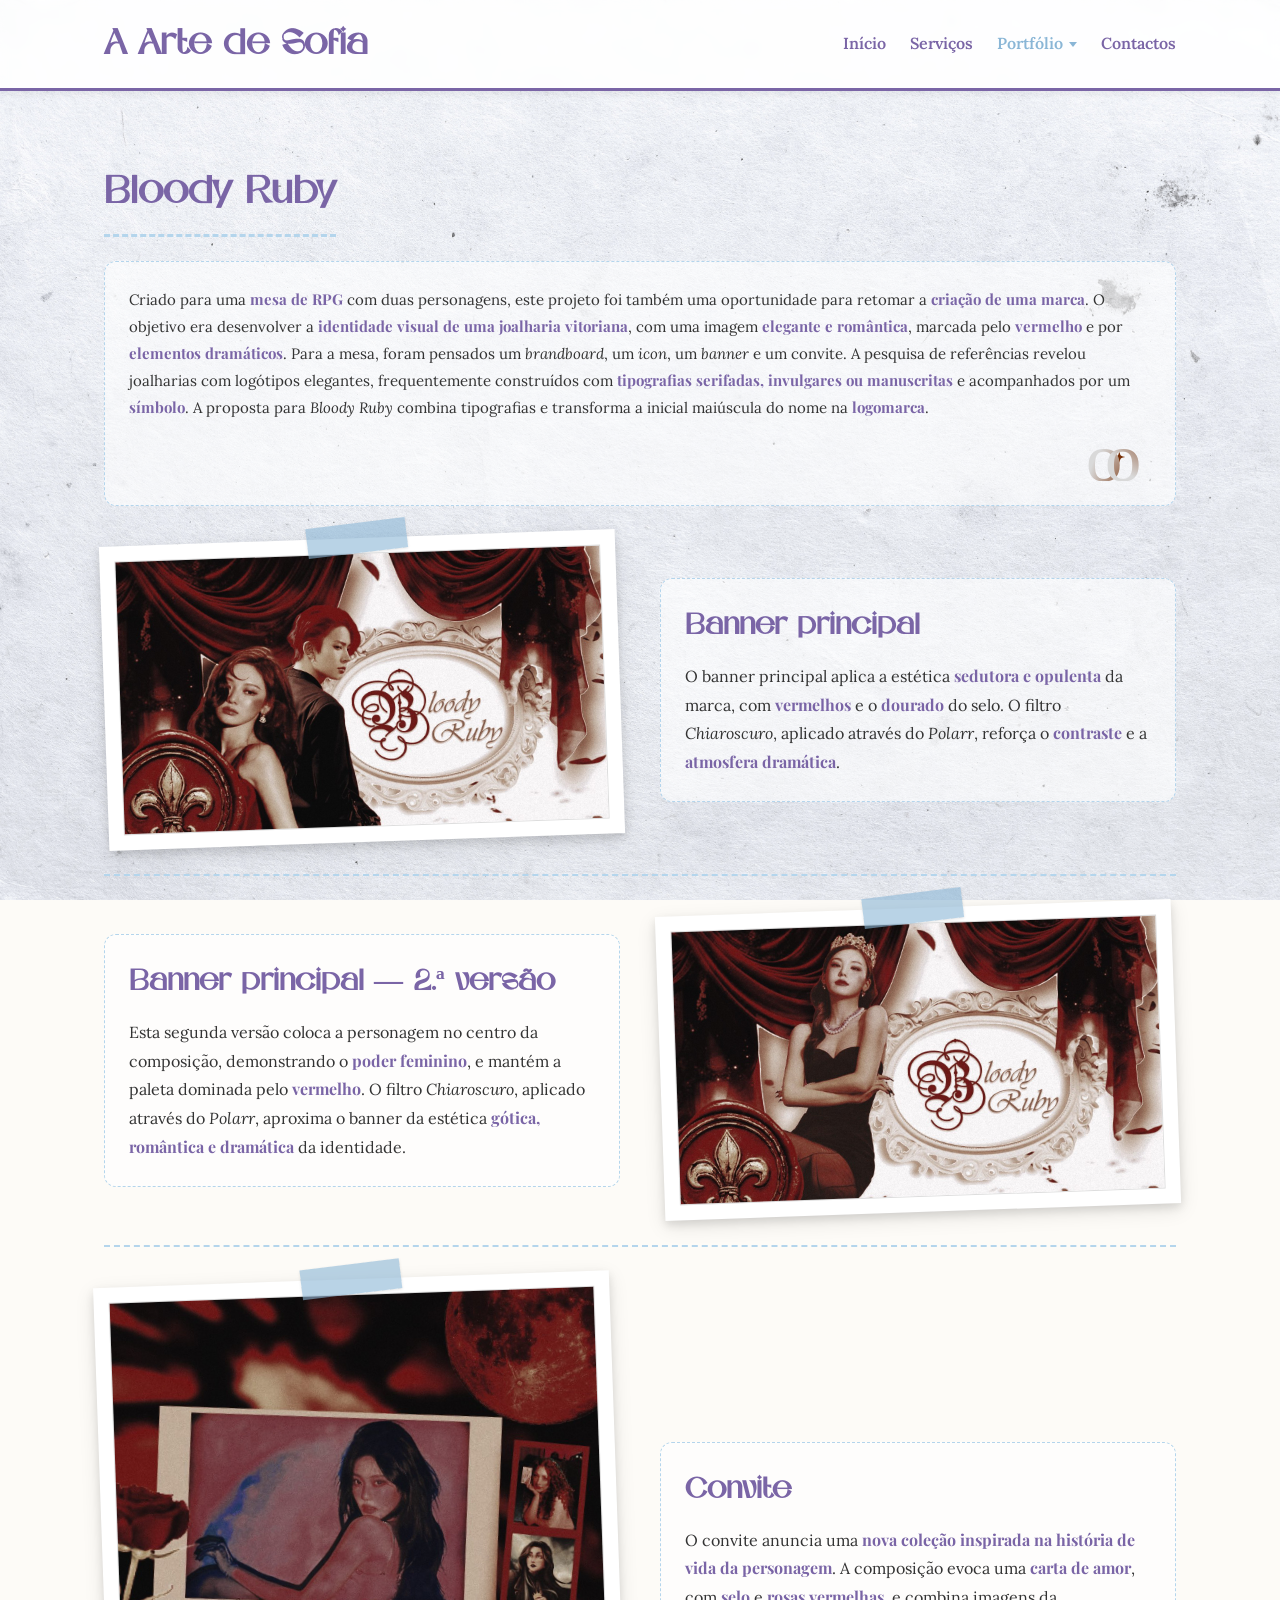
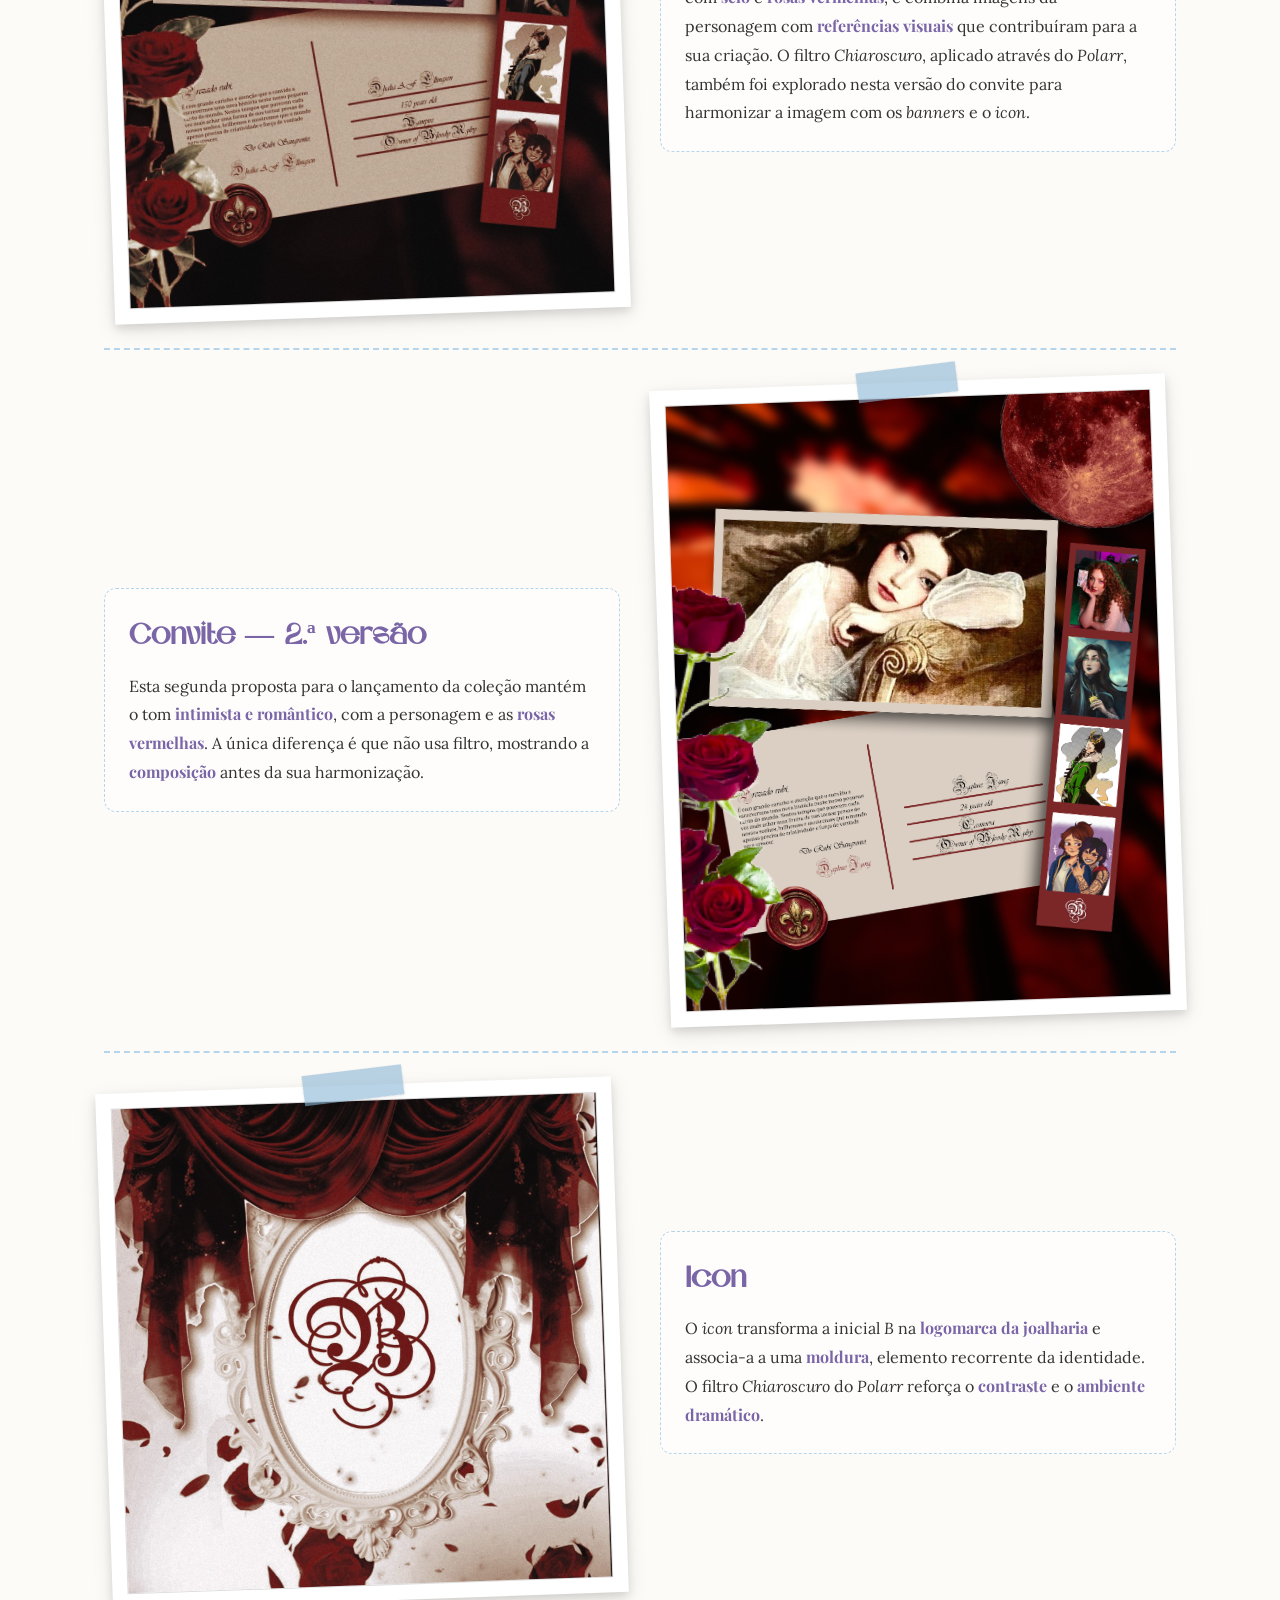
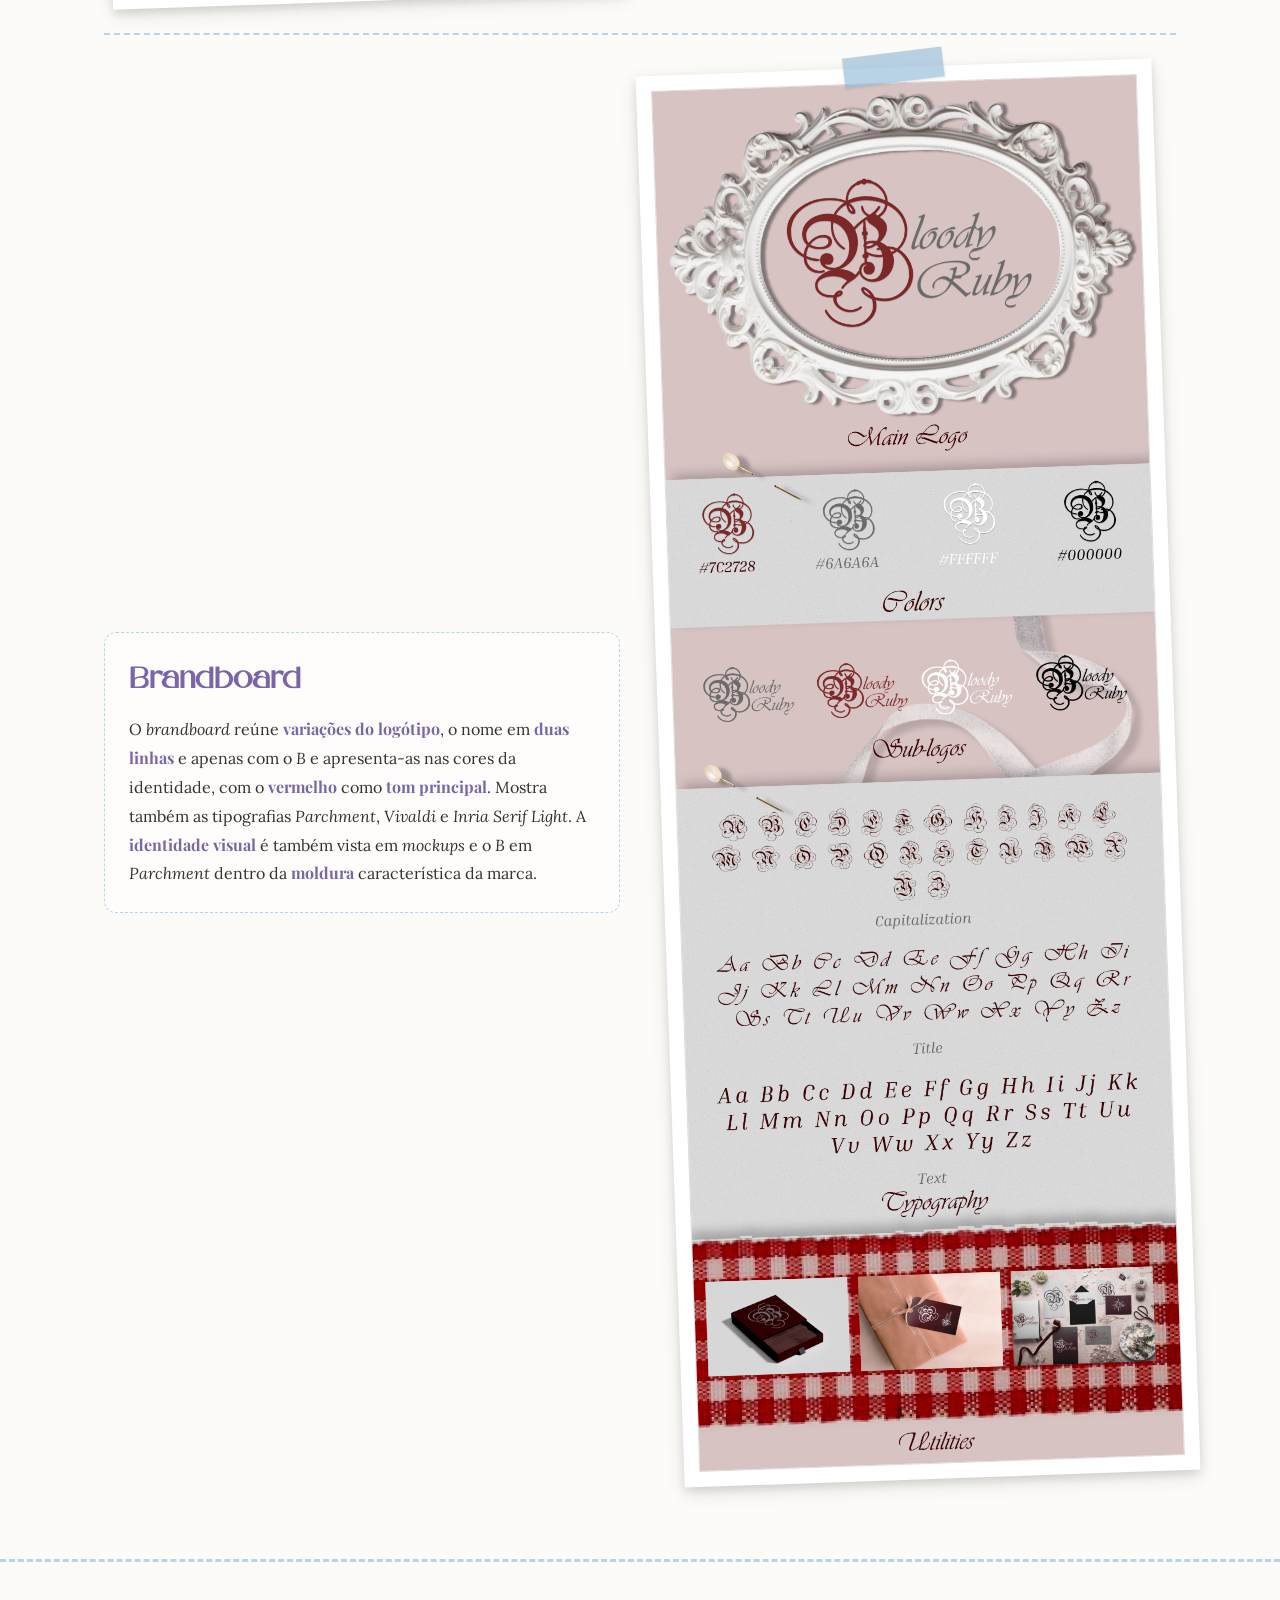
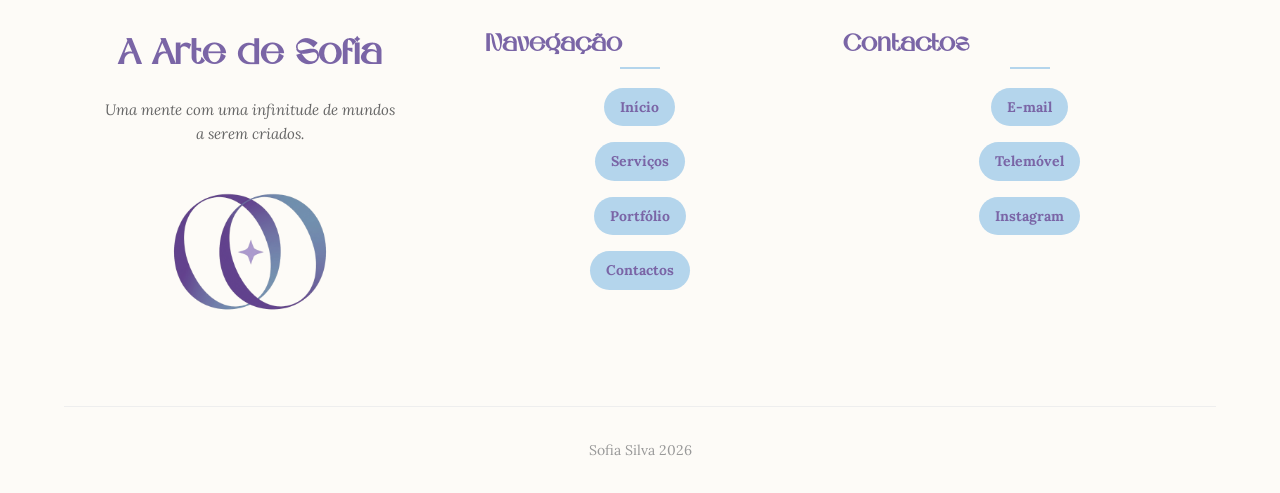
==== commit 91a0efa4: "Enhance project descriptions and visuals across multiple HTML files - Updated project descriptions i" ====
--- a/html/bloody_ruby.html
+++ b/html/bloody_ruby.html
@@ -5,7 +5,7 @@
     <meta name="viewport" content="width=device-width, initial-scale=1.0">
     <meta name="description" content="Conheça o projeto de identidade visual Bloody Ruby.">
     <title>A Arte de Sofia | Bloody Ruby</title>
-    <link rel="stylesheet" href="../css/style.css?v=4.4">
+    <link rel="stylesheet" href="../css/style.css?v=4.8">
     <link rel="icon" type="image/png" href="../images/favicon.png">
 </head>
 <body>
@@ -21,8 +21,8 @@
                         <ul class="submenu-portfolio">
                             <li><a href="portfolio.html">Portfólio</a></li>
                             <li><a href="bloody_ruby.html">Bloody Ruby</a></li>
+                            <li><a href="cartazes_musicais.html">Cartazes musicais</a></li>
                             <li><a href="first_moon_blood.html">First Moon Blood</a></li>
-                            <li><a href="cartazes_musicais.html">Cartazes musicais</a></li>
                         </ul>
                     </details>
                 </li>
@@ -39,7 +39,10 @@
     <main class="pagina-detalhe-projeto">
         <section class="secao-projeto">
             <h1 class="titulo-projeto" id="titulo-projeto">Bloody Ruby</h1>
-            <p class="descricao-projeto">Criado para uma mesa de RPG com duas personagens, este projeto foi também uma oportunidade para retomar a criação de uma marca. O objetivo era desenvolver a identidade visual de uma joalharia situada na época vitoriana, com uma imagem elegante e romântica, marcada pelo vermelho e por elementos dramáticos. Para a mesa, foram pensados um <i>brandboard</i>, um <i>icon</i>, um <i>banner</i> e um convite. A pesquisa de referências revelou joalharias com logótipos elegantes, frequentemente construídos com tipografias serifadas, invulgares ou manuscritas e acompanhados por um símbolo. A proposta para <i>Bloody Ruby</i> combina tipografias e transforma a inicial maiúscula do nome na logomarca.</p>
+            <div class="descricao-projeto">
+                <p>Criado para uma <strong>mesa de RPG</strong> com duas personagens, este projeto foi também uma oportunidade para retomar a <strong>criação de uma marca</strong>. O objetivo era desenvolver a <strong>identidade visual de uma joalharia vitoriana</strong>, com uma imagem <strong>elegante e romântica</strong>, marcada pelo <strong>vermelho</strong> e por <strong>elementos dramáticos</strong>. Para a mesa, foram pensados um <i>brandboard</i>, um <i>icon</i>, um <i>banner</i> e um convite. A pesquisa de referências revelou joalharias com logótipos elegantes, frequentemente construídos com <strong>tipografias serifadas, invulgares ou manuscritas</strong> e acompanhados por um <strong>símbolo</strong>. A proposta para <i>Bloody Ruby</i> combina tipografias e transforma a inicial maiúscula do nome na <strong>logomarca</strong>.</p>
+                <img class="logo-projeto-introducao" src="../Porfólio/Bloody Ruby/logo projeto.svg" alt="Logótipo de Bloody Ruby">
+            </div>
 
             <div class="grelha-detalhe-projeto">
                 <div class="item-detalhe-projeto">
@@ -49,7 +52,7 @@
                     </div>
                     <div class="legenda-detalhe-projeto">
                         <h2>Banner principal</h2>
-                        <p>O banner principal aplica a estética sedutora e opulenta da marca, com vermelhos e o dourado do selo. O filtro <i>Chiaroscuro</i>, aplicado através do <i>Polarr</i>, reforça o contraste e a atmosfera dramática.</p>
+                        <p>O banner principal aplica a estética <strong>sedutora e opulenta</strong> da marca, com <strong>vermelhos</strong> e o <strong>dourado</strong> do selo. O filtro <i>Chiaroscuro</i>, aplicado através do <i>Polarr</i>, reforça o <strong>contraste</strong> e a <strong>atmosfera dramática</strong>.</p>
                     </div>
                 </div>
                 <div class="item-detalhe-projeto">
@@ -59,7 +62,7 @@
                     </div>
                     <div class="legenda-detalhe-projeto">
                         <h2>Banner principal — 2.ª versão</h2>
-                        <p>Esta segunda versão coloca a personagem no centro da composição e mantém a paleta dominada pelo vermelho. O filtro <i>Chiaroscuro</i>, aplicado através do <i>Polarr</i>, aproxima o banner da estética gótica, romântica e dramática da identidade.</p>
+                        <p>Esta segunda versão coloca a personagem no centro da composição, demonstrando o <strong>poder feminino</strong>, e mantém a paleta dominada pelo <strong>vermelho</strong>. O filtro <i>Chiaroscuro</i>, aplicado através do <i>Polarr</i>, aproxima o banner da estética <strong>gótica, romântica e dramática</strong> da identidade.</p>
                     </div>
                 </div>
                 <div class="item-detalhe-projeto">
@@ -69,7 +72,7 @@
                     </div>
                     <div class="legenda-detalhe-projeto">
                         <h2>Convite</h2>
-                        <p>O convite anuncia uma nova coleção inspirada na história de vida da personagem. A composição evoca uma carta de amor, com selo e rosas vermelhas, e combina imagens da personagem com referências visuais que contribuíram para a criação da personagem. O filtro <i>Chiaroscuro</i>, aplicado através do <i>Polarr</i>, também foi explorado numa das versões do convite para harmonizar a imagem com os <i></i>banners e o icon.</p>
+                        <p>O convite anuncia uma <strong>nova coleção inspirada na história de vida da personagem</strong>. A composição evoca uma <strong>carta de amor</strong>, com <strong>selo</strong> e <strong>rosas vermelhas</strong>, e combina imagens da personagem com <strong>referências visuais</strong> que contribuíram para a sua criação. O filtro <i>Chiaroscuro</i>, aplicado através do <i>Polarr</i>, também foi explorado nesta versão do convite para harmonizar a imagem com os <i>banners</i> e o <i>icon</i>.</p>
                     </div>
                 </div>
                 <div class="item-detalhe-projeto">
@@ -79,7 +82,7 @@
                     </div>
                     <div class="legenda-detalhe-projeto">
                         <h2>Convite — 2.ª versão</h2>
-                        <p>Esta segunda proposta para o lançamento da coleção mantém o tom intimista e romântico, com a personagem e as rosas vermelhas. A única diferença é que não usa filtro, mostrando como é a composição num todo antes da sua harmonização.</p>
+                        <p>Esta segunda proposta para o lançamento da coleção mantém o tom <strong>intimista e romântico</strong>, com a personagem e as <strong>rosas vermelhas</strong>. A única diferença é que não usa filtro, mostrando a <strong>composição</strong> antes da sua harmonização.</p>
                     </div>
                 </div>
                 <div class="item-detalhe-projeto">
@@ -89,7 +92,7 @@
                     </div>
                     <div class="legenda-detalhe-projeto">
                         <h2>Icon</h2>
-                        <p>O <i>icon</i> transforma a inicial <i>B</i> na logomarca da joalharia e associa-a a uma moldura, elemento recorrente da identidade. O filtro <i>Chiaroscuro</i> do <i>Polarr</i> reforça o contraste e o ambiente dramático.</p>
+                        <p>O <i>icon</i> transforma a inicial <i>B</i> na <strong>logomarca da joalharia</strong> e associa-a a uma <strong>moldura</strong>, elemento recorrente da identidade. O filtro <i>Chiaroscuro</i> do <i>Polarr</i> reforça o <strong>contraste</strong> e o <strong>ambiente dramático</strong>.</p>
                     </div>
                 </div>
                 <div class="item-detalhe-projeto">
@@ -99,7 +102,7 @@
                     </div>
                     <div class="legenda-detalhe-projeto">
                         <h2>Brandboard</h2>
-                        <p>O <i>brandboard</i> reúne variações do logótipo, o nome em duas linhas e apenas com o <i>B</i> e apresenta-as nas cores da identidade, com o vermelho como tom principal. Mostra também as tipografias <i>Parchment</i>, <i>Vivaldi</i> e <i>Inria Serif Light</i>. A identidade visual é também vista em <i>mockups</i> e o <i>B</i> em <i>Parchment</i> dentro da moldura característica da marca.</p>
+                        <p>O <i>brandboard</i> reúne <strong>variações do logótipo</strong>, o nome em <strong>duas linhas</strong> e apenas com o <i>B</i> e apresenta-as nas cores da identidade, com o <strong>vermelho</strong> como <strong>tom principal</strong>. Mostra também as tipografias <i>Parchment</i>, <i>Vivaldi</i> e <i>Inria Serif Light</i>. A <strong>identidade visual</strong> é também vista em <i>mockups</i> e o <i>B</i> em <i>Parchment</i> dentro da <strong>moldura</strong> característica da marca.</p>
                     </div>
                 </div>
             </div>
--- a/css/style.css
+++ b/css/style.css
@@ -64,7 +64,7 @@
   font-family: 'Lora', serif;
   line-height: 1.6;
   background-color: #fdfbf7;
-  background-image: linear-gradient(rgba(255, 255, 255, 0.15), rgba(255, 255, 255, 0.15)), url('../images/Texturelabs_Paper_301XL.jpg');
+  background-image: linear-gradient(#FFFFFF26, #FFFFFF26), url('../images/Texturelabs_Paper_301XL.jpg');
   background-repeat: no-repeat;
   background-position: center;
   background-size: cover;
@@ -75,9 +75,9 @@
   position: sticky;
   top: 0;
   z-index: 1000;
-  background: rgba(255, 255, 255, 0.9);
+  background: #FFFFFFE6;
   border-bottom: 3px solid #7a65a6;
-  box-shadow: 0 4px 6px rgba(0, 0, 0, 0.05);
+  box-shadow: 0 4px 6px #0000000D;
   backdrop-filter: blur(5px);
 }
 header nav {
@@ -86,12 +86,12 @@
   justify-content: space-between;
   max-width: 1200px;
   margin: 0 auto;
-  padding: 1rem 5%;
+  padding: 16px 5%;
 }
 .logotipo {
   color: #7a65a6;
   font-family: 'Amoria', serif;
-  font-size: 2.2rem;
+  font-size: 35px;
   font-weight: bold;
   text-decoration: none;
 }
@@ -102,12 +102,12 @@
   display: flex;
   align-items: center;
   justify-content: flex-end;
-  gap: 1.5rem;
+  gap: 24px;
   list-style: none;
 }
 .ligacoes-navegacao a {
   color: #7a65a6;
-  font-size: 1rem;
+  font-size: 16px;
   font-weight: 600;
   text-decoration: none;
 }
@@ -127,9 +127,9 @@
 .ligacoes-navegacao summary {
   display: flex;
   align-items: center;
-  gap: 0.4rem;
-  color: #7a65a6;
-  font-size: 1rem;
+  gap: 6px;
+  color: #7a65a6;
+  font-size: 16px;
   font-weight: 600;
   cursor: pointer;
   list-style: none;
@@ -140,35 +140,38 @@
 .ligacoes-navegacao summary::after {
   width: 0;
   height: 0;
-  border-top: 5px solid currentColor;
-  border-right: 4px solid transparent;
-  border-left: 4px solid transparent;
+  border-top: 5px solid #7a65a6;
+  border-right: 4px solid #00000000;
+  border-left: 4px solid #00000000;
   content: '';
   transition: transform 0.2s ease;
 }
+.ligacoes-navegacao summary:hover::after,
+.ligacoes-navegacao summary.ativo::after {
+  border-top-color: #8ab6d6;
+}
 .ligacoes-navegacao details[open] summary::after {
   transform: rotate(180deg);
 }
 .submenu-portfolio {
   position: absolute;
-  top: calc(100% + 0.75rem);
+  top: calc(100% + 12px);
   right: 0;
   z-index: 1002;
   min-width: 210px;
-  padding: 0.5rem 0;
-  border: 1px solid #e8e0f0;
+  padding: 8px 0;
+  border: 2px dashed #8ab6d6;
   border-radius: 8px;
   background: #fff;
-  box-shadow: 0 6px 18px rgba(0, 0, 0, 0.12);
+  box-shadow: 0 6px 18px #0000001F;
   list-style: none;
 }
 .submenu-portfolio a {
   display: block;
-  padding: 0.55rem 1rem;
+  padding: 9px 16px;
   white-space: nowrap;
 }
-.submenu-portfolio a:hover,
-.submenu-portfolio a[aria-current="page"] {
+.submenu-portfolio a:hover {
   background: #f3eff8;
 }
 .alternar-menu {
@@ -181,10 +184,10 @@
   padding: 0;
   border: 0;
   border-radius: 0;
-  background: transparent;
+  background: #00000000;
 }
 .alternar-menu:hover {
-  background: transparent;
+  background: #00000000;
 }
 .alternar-menu .barra {
   width: 30px;
@@ -207,16 +210,16 @@
 }
 main {
   max-width: 1200px;
-  margin: 3rem auto;
+  margin: 48px auto;
   padding: 0 5%;
   text-align: center;
 }
 .nota-papel {
   position: relative;
-  padding: 2rem;
+  padding: 32px;
   border: 1px solid #b8d2e6;
   background-color: #dbe9f4;
-  box-shadow: 3px 3px 10px rgba(0, 0, 0, 0.05);
+  box-shadow: 3px 3px 10px #0000000D;
 }
 .nota-papel::before {
   position: absolute;
@@ -226,8 +229,37 @@
   height: 20px;
   border-radius: 50%;
   background-color: #7a65a6;
-  box-shadow: inset -2px -2px 5px rgba(0, 0, 0, 0.3), 2px 2px 5px rgba(0, 0, 0, 0.2);
+  box-shadow: inset -2px -2px 5px #0000004D, 2px 2px 5px #00000033;
   content: '';
+}
+.nota-introdutoria {
+  position: relative;
+  display: inline-block;
+  max-width: 720px;
+  margin: 20px auto 32px;
+  padding: 22px 28px 20px;
+  border: 1px solid #b8d2e6;
+  background: #dbe9f4;
+  box-shadow: 3px 4px 10px #00000014;
+  font-size: 16px;
+  line-height: 1.7;
+  text-align: center;
+  transform: rotate(-0.5deg);
+}
+.nota-introdutoria::before {
+  position: absolute;
+  top: -8px;
+  left: 50%;
+  width: 64px;
+  height: 18px;
+  background: #8ab6d699;
+  box-shadow: 0 1px 3px #0000001A;
+  content: '';
+  transform: translateX(-50%) rotate(-2deg);
+  pointer-events: none;
+}
+.nota-introdutoria-portfolio {
+  max-width: 820px;
 }
 h1,
 h2,
@@ -237,19 +269,19 @@
 }
 h1 {
   display: inline-block;
-  margin-bottom: 0.5rem;
-  font-size: 3rem;
+  margin-bottom: 8px;
+  font-size: 48px;
 }
 h2 {
-  margin-bottom: 0.5rem;
-  font-size: 2.2rem;
+  margin-bottom: 8px;
+  font-size: 35px;
 }
 h3 {
-  margin-bottom: 0.5rem;
-  font-size: 1.8rem;
+  margin-bottom: 8px;
+  font-size: 29px;
 }
 h4 {
-  margin-bottom: 0.5rem;
+  margin-bottom: 8px;
   font-family: 'Crimson Pro', serif;
   text-align: left;
 }
@@ -267,7 +299,7 @@
   width: 100%;
   padding: 15px;
   background: #fff;
-  box-shadow: 0 4px 8px rgba(0, 0, 0, 0.1), 0 6px 20px rgba(0, 0, 0, 0.1);
+  box-shadow: 0 4px 8px #0000001A, 0 6px 20px #0000001A;
   transform: rotate(-2deg);
 }
 .polaroide:nth-child(even) {
@@ -284,7 +316,7 @@
   margin: 10px 0 4px;
   color: #7a65a6;
   font-family: 'La Belle Aurore', cursive;
-  font-size: 1.5rem;
+  font-size: 24px;
   text-align: center;
 }
 .fita {
@@ -294,36 +326,44 @@
   z-index: 2;
   width: 100px;
   height: 30px;
-  background-color: rgba(138, 182, 214, 0.6);
-  box-shadow: 0 1px 3px rgba(0, 0, 0, 0.1);
+  background-color: #8AB6D699;
+  box-shadow: 0 1px 3px #0000001A;
   transform: translateX(-50%) rotate(-5deg);
   pointer-events: none;
 }
 .hero-zone {
   display: grid;
-  grid-template-columns: minmax(0, 0.8fr) minmax(0, 1.2fr);
+  grid-template-columns: 0.7fr 1.3fr;
   align-items: center;
-  gap: 3rem;
-  margin: 2rem 0 4.5rem;
+  gap: 48px;
+  margin: 32px 0 32px;
+  padding-bottom: 32px;
+  border-bottom: 2px dashed #b4d5ec;
 }
 .texto-hero-zone {
   color: #7a65a6;
   text-align: left;
 }
 .texto-hero-zone h1 {
-  margin-bottom: 1rem;
+  display: block;
+  margin-bottom: 16px;
   font-family: 'Amoria', serif;
-  font-size: 3.5rem;
+  font-size: 56px;
   line-height: 1.2;
+  text-align: center;
 }
 .texto-hero-zone p {
   color: #8ab6d6;
   font-family: 'La Belle Aurore', cursive;
-  font-size: 1.35rem;
+  font-size: 22px;
   line-height: 1.6;
+  text-align: center;
+}
+.texto-hero-zone .imagem-identidade-rodape {
+  margin-top: 8px;
 }
 .polaroide-hero-zone {
-  max-width: 560px;
+  max-width: 620px;
   margin: 0 auto;
   padding-bottom: 38px;
   transform: rotate(2deg);
@@ -331,18 +371,17 @@
 .imagem-hero-zone {
   display: block;
   width: 100%;
-  max-height: 460px;
-  object-fit: contain;
+  height: auto;
 }
 .destaque {
   display: flex;
   align-items: center;
-  gap: 3rem;
-  margin-top: 2rem;
+  gap: 48px;
+  margin-top: 32px;
 }
 .introducao-designer {
-  margin-top: 3rem;
-  padding-top: 3rem;
+  margin-top: 48px;
+  padding-top: 48px;
   border-top: 2px dashed #b4d5ec;
 }
 .texto-destaque {
@@ -350,11 +389,11 @@
   text-align: left;
 }
 .texto-destaque p {
-  margin-bottom: 1rem;
-  font-size: 1.2rem;
+  margin-bottom: 16px;
+  font-size: 19px;
 }
 .assinatura {
-  margin-top: 1.5rem;
+  margin-top: 24px;
   text-align: right;
 }
 .imagem-assinatura {
@@ -365,29 +404,29 @@
   display: flex;
   flex: 1;
   flex-direction: column;
-  gap: 2rem;
+  gap: 32px;
   width: 100%;
-  max-width: 420px;
+  max-width: 520px;
   margin: 0 auto;
 }
 .convite-criacao {
-  margin: 3rem 0 4rem;
-  padding: 2.5rem 1.5rem;
+  margin: 48px 0 64px;
+  padding: 40px 24px;
   border: 2px dashed #b4d5ec;
   border-radius: 12px;
-  background: rgba(255, 255, 255, 0.6);
+  background: #FFFFFF99;
   text-align: center;
 }
 .convite-criacao h2 {
-  margin-bottom: 1.5rem;
+  margin-bottom: 24px;
   color: #7a65a6;
   font-family: 'Amoria', serif;
-  font-size: 2.2rem;
+  font-size: 35px;
 }
 .botoes-convite {
   display: flex;
   justify-content: center;
-  gap: 1rem;
+  gap: 16px;
 }
 .botao-convite {
   display: inline-block;
@@ -397,7 +436,7 @@
   background-color: #7a65a6;
   color: #fff;
   font-family: 'Amoria', serif;
-  font-size: 1.2rem;
+  font-size: 19px;
   text-decoration: none;
   transition: background-color 0.3s;
 }
@@ -408,70 +447,67 @@
   display: flex;
   flex-direction: column;
   align-items: center;
-  margin: 4.5rem 0 3rem;
+  margin: 32px 0 48px;
 }
 .titulo-projetos-recentes {
   display: inline-block;
-  margin-bottom: 0.75rem;
-  font-size: 3.2rem;
+  margin-bottom: 12px;
+  font-size: 51px;
 }
 .introducao-projetos-recentes {
-  margin-bottom: 2rem;
+  margin-bottom: 32px;
 }
 .titulo-projetos-recentes::after {
   display: block;
   width: 70px;
   height: 3px;
-  margin: 0.6rem auto 0;
+  margin: 10px auto 0;
   border-radius: 2px;
   background: #b4d5ec;
   content: '';
 }
 .secao-projeto {
-  margin-top: 3rem;
+  margin-top: 48px;
 }
 .titulo-projeto {
-  margin: 1.5rem 0 1.5rem;
-  padding-bottom: 0.6rem;
+  margin: 24px 0 24px;
+  padding-bottom: 10px;
   border-bottom: 3px dashed #b4d5ec;
   color: #7a65a6;
   font-family: 'Amoria', serif;
-  font-size: 2.4rem;
+  font-size: 38px;
   font-weight: 600;
   text-align: left;
 }
 .grelha-projetos-recentes {
   display: grid;
-  grid-template-columns: repeat(3, 1fr);
+  grid-template-columns: repeat(2, 1fr);
   align-items: start;
-  gap: 2.5rem;
+  gap: 32px;
   width: 100%;
+}
+.grelha-projetos-recentes > .polaroide-projeto:nth-child(odd):last-child {
+  grid-column: 1 / -1;
+  justify-self: center;
+  width: calc(50% - 16px);
 }
 .botao-explorar-universos {
   display: inline-block;
-  margin-top: 2rem;
+  margin-top: 32px;
   padding: 15px 30px;
   border-radius: 5px;
   background-color: #7a65a6;
   color: #fff;
   font-family: 'Amoria', serif;
-  font-size: 1.2rem;
+  font-size: 19px;
   text-decoration: none;
   transition: background-color 0.3s;
 }
-.botao-hero-zone {
-  margin-top: 1rem;
-}
 .botao-explorar-universos:hover {
   background-color: #8ab6d6;
 }
-.grelha-projetos-recentes > .polaroide-projeto:only-child {
-  grid-column: 1 / -1;
-  justify-self: center;
-  max-width: 360px;
-}
 .polaroide-projeto {
-  padding: 16px 16px 20px;
+  padding: 10px 10px 20px;
   color: inherit;
   text-decoration: none;
 }
@@ -497,187 +533,52 @@
   margin: 14px 0 4px;
   color: #7a65a6;
   font-family: 'La Belle Aurore', cursive;
-  font-size: 1.85rem;
+  font-size: 30px;
   text-align: center;
   text-decoration: none;
 }
-.blocos-construcao-portfolio {
+.descricao-projeto {
   display: flex;
   flex-direction: column;
-  gap: 2.5rem;
-  margin-top: 2rem;
-}
-.bloco-construcao {
-  display: grid;
-  grid-template-columns: minmax(0, 1fr) minmax(0, 0.85fr);
-  align-items: center;
-  gap: 2.5rem;
-  padding-bottom: 2.5rem;
-  border-bottom: 2px dashed #b4d5ec;
-}
-.bloco-construcao:last-child {
-  padding-bottom: 0;
-  border-bottom: 0;
-}
-.bloco-pesquisa {
-  grid-template-columns: minmax(0, 0.85fr) minmax(0, 1fr);
-}
-.texto-construcao-portfolio {
-  min-width: 0;
-  text-align: left;
-}
-.texto-construcao-portfolio h2 {
-  margin-bottom: 1rem;
-  color: #7a65a6;
-  font-family: 'Amoria', serif;
-  font-size: 1.8rem;
-}
-.texto-construcao-portfolio p {
-  margin-bottom: 1.5rem;
-  font-size: 1rem;
-  line-height: 1.8;
-}
-.nota-criterios-portfolio {
-  margin: 1.5rem 0 0;
-  background-color: #e8e0f4;
-  text-align: left;
-}
-.nota-criterios-portfolio ul {
-  display: grid;
-  grid-template-columns: repeat(2, minmax(0, 1fr));
-  gap: 0.75rem 2rem;
-  padding: 0;
-}
-.nota-criterios-portfolio li {
-  position: relative;
-  padding-left: 1.75rem;
-  line-height: 1.6;
-  list-style: none;
-}
-.nota-criterios-portfolio li::before {
-  position: absolute;
-  top: 0.2rem;
-  left: 0;
-  width: 1.25rem;
-  height: 1.25rem;
-  background: url('../images/favicon.png') center / contain no-repeat;
-  content: '';
-}
-.imagem-construcao {
-  width: 100%;
-  margin: 0 auto;
-}
-.imagem-sitemap-portfolio {
-  max-width: 520px;
-  padding: 14px 14px 22px;
-}
-.imagem-sooh-wish-portfolio {
-  max-width: 270px;
-  padding: 12px 12px 20px;
-}
-.imagem-arte-sofia-portfolio {
-  max-width: 280px;
-  padding: 12px 12px 20px;
-}
-.bloco-tipografia {
-  grid-template-columns: repeat(2, minmax(0, 1fr));
-  align-items: stretch;
-}
-.bloco-tipografia > .texto-construcao-portfolio {
-  padding: 1.5rem;
+  align-items: flex-end;
+  gap: 12px;
+  margin: 0 0 32px;
+  padding: 24px;
   border: 1px dashed #b4d5ec;
   border-radius: 12px;
-  background: rgba(255, 255, 255, 0.65);
-}
-.bloco-prototipagem {
-  display: block;
-}
-.nota-prototipagem {
-  width: 100%;
-  max-width: 1050px;
-  margin: 0 auto;
-  text-align: left;
-}
-.nota-prototipagem h2 {
-  margin-bottom: 1rem;
-  color: #7a65a6;
-  font-family: 'Amoria', serif;
-  font-size: 1.8rem;
-  text-align: center;
-}
-.nota-prototipagem > p {
-  margin-bottom: 1rem;
-  font-size: 1rem;
-  line-height: 1.8;
-}
-.galeria-prototipagem {
-  display: grid;
-  grid-template-columns: repeat(3, minmax(0, 1fr));
-  align-items: start;
-  gap: 1.5rem;
-  max-width: 900px;
-  margin-right: auto;
-  margin-left: auto;
-  margin-top: 2rem;
-}
-.coluna-prototipagem {
-  display: flex;
-  flex-direction: column;
-  gap: 1.5rem;
-  min-width: 0;
-}
-.galeria-prototipagem figure {
-  width: 100%;
-  margin: 0;
-  padding: 10px 10px 14px;
-  background: #fff;
-  box-shadow: 0 4px 12px rgba(0, 0, 0, 0.12);
-}
-.galeria-prototipagem img {
-  display: block;
-  width: 100%;
-  height: auto;
-}
-.galeria-prototipagem figcaption {
-  margin-top: 0.6rem;
-  color: #7a65a6;
-  font-family: 'La Belle Aurore', cursive;
-  font-size: 1.3rem;
-  text-align: center;
-}
-.descricao-projeto {
-  margin: 0 0 2rem;
-  padding: 1.5rem;
-  border: 1px dashed #b4d5ec;
-  border-radius: 12px;
-  background: rgba(255, 255, 255, 0.6);
-  font-size: 0.96rem;
+  background: #FFFFFF99;
+}
+.descricao-projeto p {
+  align-self: stretch;
+  font-size: 15px;
   line-height: 1.8;
   text-align: left;
 }
+.logo-projeto-introducao {
+  width: 64px;
+  height: auto;
+  object-fit: contain;
+}
 .pagina-detalhe-projeto {
   text-align: left;
 }
 .pagina-detalhe-projeto .titulo-projeto {
-  margin-top: 1.5rem;
+  margin-top: 24px;
 }
 .grelha-detalhe-projeto {
   display: flex;
   flex-direction: column;
-  gap: 2rem;
-  margin-top: 2rem;
+  gap: 32px;
+  margin-top: 32px;
 }
 .item-detalhe-projeto {
   display: grid;
-  grid-template-columns: minmax(0, 0.75fr) minmax(0, 1.25fr);
+  grid-template-columns: 1fr 1fr;
   align-items: center;
-  gap: 2.5rem;
+  gap: 40px;
   margin: 0;
-  padding: 0 0 2rem;
+  padding: 0 0 32px;
   border-bottom: 2px dashed #b4d5ec;
-}
-.item-detalhe-projeto:nth-child(even) {
-  grid-template-columns: minmax(0, 1.25fr) minmax(0, 0.75fr);
 }
 .item-detalhe-projeto:last-child {
   padding-bottom: 0;
@@ -693,63 +594,69 @@
 }
 .polaroide-detalhe {
   width: 100%;
-  max-width: 360px;
+  max-width: 600px;
   margin: 0 auto;
 }
 .polaroide-brandboard {
-  max-width: 300px;
+  max-width: 520px;
+}
+.legenda-detalhe-projeto {
+  padding: 24px;
+  border: 1px dashed #b4d5ec;
+  border-radius: 12px;
+  background: #FFFFFF99;
 }
 .legenda-detalhe-projeto h2 {
-  margin-bottom: 0.75rem;
+  margin-bottom: 12px;
   color: #7a65a6;
   font-family: 'Amoria', serif;
-  font-size: 1.8rem;
+  font-size: 29px;
   text-align: left;
 }
 .legenda-detalhe-projeto p {
-  font-size: 1rem;
+  font-size: 16px;
   line-height: 1.8;
 }
 .introducao-servicos {
-  margin-bottom: 2rem;
+  margin-bottom: 32px;
 }
 .grelha-servicos {
   display: grid;
   grid-template-columns: repeat(2, 1fr);
-  gap: 2rem;
-  margin-top: 2rem;
+  gap: 32px;
+  margin-top: 32px;
 }
 .cartao-servico {
   display: flex;
   flex-direction: column;
   align-items: center;
-  gap: 0.5rem;
+  gap: 8px;
   width: 100%;
-  padding: 2rem;
+  padding: 32px;
   border: 2px dashed #7a65a6;
   border-radius: 10px;
   background: #fff;
   text-align: center;
 }
 .icone-servico {
-  margin-bottom: 0.25rem;
-  color: #7a65a6;
-  font-size: 1.8rem;
+  margin-bottom: 4px;
+  color: #7a65a6;
+  font-size: 29px;
   line-height: 1;
   opacity: 0.7;
 }
 .cartao-servico h3 {
-  margin-bottom: 0.25rem;
-  font-size: 2rem;
+  margin-bottom: 4px;
+  font-size: 32px;
 }
 .cartao-servico p {
   flex: 1;
 }
 .ligacao-servico {
-  margin-top: 0.75rem;
+  margin-top: 12px;
   border-bottom: 1px dotted #7a65a6;
   color: #7a65a6;
-  font-size: 0.88rem;
+  font-size: 14px;
   font-weight: 600;
   letter-spacing: 0.3px;
   text-decoration: none;
@@ -760,40 +667,36 @@
   color: #8ab6d6;
 }
 .ferramentas-servicos {
-  margin-top: 4rem;
+  margin-top: 64px;
 }
 .programas {
   display: flex;
   flex-wrap: wrap;
   justify-content: center;
-  gap: 1.5rem;
-  margin-top: 2rem;
-}
-.item-programa {
-  color: inherit;
-  text-decoration: none;
+  gap: 24px;
+  margin-top: 32px;
 }
 .icone-programa {
   width: 60px;
   height: 60px;
   object-fit: contain;
-  filter: drop-shadow(2px 2px 4px rgba(0, 0, 0, 0.1));
+  filter: drop-shadow(2px 2px 4px #0000001A);
 }
 .contentor-contacto {
   max-width: 600px;
   margin: 0 auto;
 }
 .painel-contacto {
-  margin-bottom: 2rem;
-  padding: 1.5rem;
+  margin-bottom: 32px;
+  padding: 24px;
   border: 1px dashed #7a65a6;
   border-radius: 8px;
-  background: rgba(255, 255, 255, 0.6);
+  background: #FFFFFF99;
   color: #1f1f1f;
   text-align: left;
 }
 .painel-contacto p {
-  margin-bottom: 0.5rem;
+  margin-bottom: 8px;
 }
 .painel-contacto p:last-child {
   margin-bottom: 0;
@@ -803,17 +706,17 @@
   text-decoration: none;
 }
 .introducao-contacto {
-  margin-bottom: 2rem;
+  margin-bottom: 32px;
 }
 form {
   display: flex;
   flex-direction: column;
-  gap: 1.5rem;
+  gap: 24px;
 }
 .campo-formulario {
   display: flex;
   flex-direction: column;
-  gap: 0.4rem;
+  gap: 6px;
 }
 input,
 textarea {
@@ -824,7 +727,7 @@
   background-color: #fff;
   color: #333;
   font-family: 'Lora', serif;
-  font-size: 1rem;
+  font-size: 16px;
 }
 input:focus,
 textarea:focus {
@@ -844,7 +747,7 @@
   background-color: #7a65a6;
   color: #fff;
   font-family: 'Amoria', serif;
-  font-size: 1.2rem;
+  font-size: 19px;
   cursor: pointer;
   transition: background-color 0.3s;
 }
@@ -859,16 +762,16 @@
   outline-offset: 3px;
 }
 footer {
-  margin-top: 5rem;
-  padding: 4rem 5% 2rem;
+  margin-top: 80px;
+  padding: 64px 5% 32px;
   border-top: 3px dashed #b4d5ec;
 }
 .contentor-rodape {
   display: grid;
-  grid-template-columns: minmax(0, 1.2fr) minmax(0, 1fr) minmax(0, 1.2fr);
+  grid-template-columns: 1.2fr 1fr 1.2fr;
   align-items: start;
   justify-items: center;
-  gap: 3rem;
+  gap: 48px;
   max-width: 1200px;
   margin: 0 auto;
   text-align: center;
@@ -879,10 +782,10 @@
 }
 .contentor-rodape h4 {
   position: relative;
-  margin-bottom: 1.5rem;
+  margin-bottom: 24px;
   color: #7a65a6;
   font-family: 'Amoria', serif;
-  font-size: 1.5rem;
+  font-size: 24px;
 }
 .contentor-rodape h4::after {
   position: absolute;
@@ -898,7 +801,7 @@
   display: flex;
   flex-direction: column;
   align-items: center;
-  gap: 1rem;
+  gap: 16px;
   list-style: none;
 }
 .contentor-rodape ul li {
@@ -908,11 +811,11 @@
 .ligacoes-contacto-rodape a {
   display: inline-flex;
   align-items: center;
-  padding: 0.5rem 1rem;
+  padding: 8px 16px;
   border-radius: 20px;
   background: #b4d5ec;
   color: #7a65a6;
-  font-size: 0.85rem;
+  font-size: 14px;
   font-weight: bold;
   text-decoration: none;
 }
@@ -925,9 +828,9 @@
 }
 .identidade p {
   max-width: 300px;
-  margin: 1rem auto 0;
+  margin: 16px auto 0;
   color: #666;
-  font-size: 0.95rem;
+  font-size: 15px;
   font-style: italic;
 }
 .contentor-rodape > .identidade {
@@ -938,38 +841,40 @@
   width: 180px;
   max-width: 100%;
   height: auto;
-  margin: 1rem auto 0;
+  margin: 16px auto 0;
 }
 .ligacoes-contacto-rodape {
   display: flex;
   flex-direction: column;
   align-items: center;
-  gap: 1rem;
-  margin-top: 0.5rem;
+  gap: 16px;
+  margin-top: 8px;
 }
 .base-rodape {
-  margin-top: 4rem;
-  padding-top: 2rem;
+  margin-top: 64px;
+  padding-top: 32px;
   border-top: 1px solid #eee;
   color: #999;
-  font-size: 0.9rem;
+  font-size: 14px;
   text-align: center;
 }
 @media (max-width: 900px) {
   header nav {
-    padding: 1rem 3%;
+    padding: 16px 3%;
+  }
+  .hero-zone {
+    grid-template-columns: 0.9fr 1.1fr;
+    gap: 32px;
   }
   .destaque {
-    gap: 2rem;
+    gap: 32px;
   }
   .grelha-projetos-recentes {
     grid-template-columns: repeat(2, 1fr);
-    gap: 2rem;
+    gap: 24px;
   }
   .grelha-projetos-recentes > .polaroide-projeto:nth-child(odd):last-child {
-    grid-column: 1 / -1;
-    justify-self: center;
-    max-width: 360px;
+    width: calc(50% - 12px);
   }
   .contentor-rodape {
     grid-template-columns: 1fr 1fr;
@@ -987,12 +892,11 @@
     width: 100%;
   }
   header nav {
-    padding: 0.8rem 5%;
-  }
-  .item-detalhe-projeto,
-  .item-detalhe-projeto:nth-child(even) {
-    grid-template-columns: minmax(0, 1fr);
-    gap: 1.5rem;
+    padding: 13px 5%;
+  }
+  .item-detalhe-projeto {
+    grid-template-columns: 1fr;
+    gap: 24px;
   }
   .item-detalhe-projeto:nth-child(even) .polaroide-detalhe,
   .item-detalhe-projeto:nth-child(even) .legenda-detalhe-projeto {
@@ -1011,11 +915,11 @@
     z-index: 1001;
     flex-direction: column;
     justify-content: center;
-    gap: 2rem;
+    gap: 32px;
     width: 100%;
     height: 100vh;
     background-color: #fdfbf7;
-    background-image: linear-gradient(rgba(255, 255, 255, 0.15), rgba(255, 255, 255, 0.15)), url('../images/Texturelabs_Paper_301XL.jpg');
+    background-image: linear-gradient(#FFFFFF26, #FFFFFF26), url('../images/Texturelabs_Paper_301XL.jpg');
     background-position: center;
     background-size: cover;
     border-top: 3px solid #7a65a6;
@@ -1029,7 +933,7 @@
   }
   .ligacoes-navegacao a,
   .ligacoes-navegacao summary {
-    font-size: 1.3rem;
+    font-size: 21px;
   }
   .alternar-menu {
     display: flex;
@@ -1037,60 +941,57 @@
   .submenu-portfolio {
     position: static;
     min-width: 0;
-    padding: 0.35rem 0 0;
-    border: 0;
-    background: transparent;
+    padding: 6px 0;
+    border: 2px dashed #8ab6d6;
+    background: #00000000;
     box-shadow: none;
     text-align: center;
   }
   .submenu-portfolio a {
-    font-size: 1rem;
+    font-size: 16px;
   }
   main {
-    margin: 6rem auto 2rem;
+    margin: 96px auto 32px;
   }
   .destaque {
     flex-direction: column;
     align-items: center;
-    gap: 2.5rem;
-    margin-top: 2rem;
+    gap: 40px;
+    margin-top: 32px;
   }
   .hero-zone {
     grid-template-columns: 1fr;
-    row-gap: 2.5rem;
-    margin: 1.5rem 0 3rem;
+    row-gap: 40px;
+    margin: 24px 0 48px;
   }
   .texto-hero-zone {
     text-align: center;
   }
   .texto-hero-zone h1 {
-    font-size: 3rem;
-  }
-  .imagem-hero-zone {
-    max-height: none;
+    font-size: 48px;
   }
   .introducao-designer {
-    margin-top: 2rem;
-    padding-top: 2rem;
+    margin-top: 32px;
+    padding-top: 32px;
   }
   .texto-destaque {
     width: 100%;
     max-width: 520px;
   }
   .texto-destaque p {
-    margin-bottom: 0.85rem;
-    font-size: 1.05rem;
+    margin-bottom: 14px;
+    font-size: 17px;
   }
   .texto-destaque h1 {
-    margin-bottom: 0.8rem;
+    margin-bottom: 13px;
   }
   .galeria-fotos-destaque {
-    max-width: 320px;
+    max-width: 440px;
   }
   .nota-papel {
-    padding: 1.8rem 1.6rem;
+    padding: 29px 26px;
     border-radius: 4px;
-    box-shadow: 4px 4px 14px rgba(0, 0, 0, 0.08);
+    box-shadow: 4px 4px 14px #00000014;
   }
   .nota-papel::before {
     top: 10px;
@@ -1102,7 +1003,7 @@
     padding: 8px;
   }
   .legenda-polaroide {
-    font-size: 1.1rem;
+    font-size: 18px;
   }
   .fita {
     top: -10px;
@@ -1111,145 +1012,64 @@
   }
   .grelha-servicos {
     grid-template-columns: 1fr;
-    gap: 1.5rem;
-  }
-  .bloco-construcao,
-  .bloco-pesquisa,
-  .bloco-tipografia {
-    grid-template-columns: 1fr;
-    gap: 1.5rem;
-  }
-  .bloco-pesquisa .imagem-construcao {
-    grid-row: 2;
-  }
-  .nota-criterios-portfolio ul {
-    grid-template-columns: 1fr;
-  }
-  .galeria-prototipagem {
-    grid-template-columns: repeat(2, minmax(0, 1fr));
-    gap: 1rem;
-  }
-  .coluna-prototipagem {
-    gap: 1rem;
-  }
-  .coluna-prototipagem:last-child {
-    grid-column: 1 / -1;
-    display: grid;
-    grid-template-columns: repeat(2, minmax(0, 1fr));
-    align-items: start;
-    gap: 1rem;
-  }
-  .imagem-sitemap-portfolio,
-  .imagem-sooh-wish-portfolio,
-  .imagem-arte-sofia-portfolio {
-    max-width: 420px;
-  }
-  .galeria-prototipagem {
-    max-width: 660px;
-  }
-  .bloco-tipografia > .texto-construcao-portfolio {
-    padding: 1.25rem;
+    gap: 24px;
   }
 }
 @media (max-width: 600px) {
   .logotipo {
-    font-size: 2rem;
+    font-size: 32px;
   }
   .destaque {
-    gap: 1.8rem;
-    margin-top: 1rem;
+    gap: 29px;
+    margin-top: 16px;
   }
   .hero-zone {
-    margin-top: 1rem;
+    margin-top: 16px;
   }
   .texto-hero-zone h1 {
-    font-size: 2.4rem;
+    font-size: 38px;
   }
   .texto-hero-zone p {
-    font-size: 1.1rem;
+    font-size: 18px;
   }
   .introducao-designer {
-    margin-top: 1.5rem;
-    padding-top: 1.5rem;
+    margin-top: 24px;
+    padding-top: 24px;
   }
   .convite-criacao {
-    margin: 2rem 0 3rem;
-    padding: 2rem 1rem;
+    margin: 32px 0 48px;
+    padding: 32px 16px;
   }
   .convite-criacao h2 {
-    font-size: 1.8rem;
+    font-size: 29px;
   }
   .botoes-convite {
     flex-wrap: wrap;
   }
   .item-detalhe-projeto {
-    gap: 1rem;
+    gap: 16px;
   }
   .texto-destaque h1 {
-    font-size: 1.75rem;
+    font-size: 28px;
   }
   .texto-destaque p {
-    margin-bottom: 0.75rem;
-    font-size: 0.98rem;
+    margin-bottom: 12px;
+    font-size: 16px;
     line-height: 1.55;
   }
   .nota-papel {
-    padding: 1.5rem 1.25rem;
-  }
-  .galeria-fotos-destaque {
-    max-width: 270px;
-  }
-  .galeria-prototipagem {
-    grid-template-columns: repeat(2, minmax(0, 1fr));
-    gap: 0.75rem;
-    max-width: 440px;
-    margin-right: auto;
-    margin-left: auto;
-  }
-  .imagem-sitemap-portfolio {
-    max-width: 380px;
-  }
-  .imagem-sooh-wish-portfolio,
-  .imagem-arte-sofia-portfolio {
-    max-width: 250px;
-  }
-  .coluna-prototipagem {
-    display: contents;
-  }
-  .prototipo-inicio,
-  .prototipo-servicos,
-  .prototipo-contactos,
-  .prototipo-portfolio,
-  .prototipo-pagina-projeto {
-    align-self: start;
-  }
-  .prototipo-inicio {
-    grid-column: 1;
-    grid-row: 1;
-  }
-  .prototipo-portfolio {
-    grid-column: 2;
-    grid-row: 1;
-  }
-  .prototipo-servicos {
-    grid-column: 1;
-    grid-row: 2;
-  }
-  .prototipo-pagina-projeto {
-    grid-column: 2;
-    grid-row: 2;
-  }
-  .prototipo-contactos {
-    grid-column: 1;
-    grid-row: 3;
+    padding: 24px 20px;
   }
   .polaroide {
-    margin-bottom: 1rem;
+    margin-bottom: 16px;
     padding: 6px 6px 20px;
+  }
+  .polaroide-projeto {
+    padding: 10px 10px 20px;
   }
   .legenda-polaroide {
     margin-top: 5px;
-    font-size: 0.95rem;
+    font-size: 15px;
   }
   .fita {
     top: -8px;
@@ -1258,39 +1078,34 @@
   }
   .grelha-projetos-recentes {
     grid-template-columns: 1fr;
-    gap: 2rem;
-    max-width: 380px;
+    gap: 32px;
+    max-width: 600px;
     margin: 0 auto;
+  }
+  .grelha-projetos-recentes > .polaroide-projeto:nth-child(odd):last-child {
+    grid-column: auto;
+    justify-self: stretch;
+    width: 100%;
   }
 }
 @media (max-width: 480px) {
   h1 {
-    font-size: 2rem;
+    font-size: 32px;
   }
   h2 {
-    font-size: 1.5rem;
+    font-size: 24px;
   }
   h3 {
-    font-size: 1.2rem;
+    font-size: 19px;
   }
   .titulo-projetos-recentes {
-    font-size: 2.2rem;
+    font-size: 35px;
   }
   .titulo-projeto {
-    font-size: 1.8rem;
-  }
-  .galeria-prototipagem {
-    max-width: 380px;
-  }
-  .imagem-sitemap-portfolio {
-    max-width: 340px;
-  }
-  .imagem-sooh-wish-portfolio,
-  .imagem-arte-sofia-portfolio {
-    max-width: 230px;
+    font-size: 29px;
   }
   .polaroide-projeto .legenda-polaroide {
-    font-size: 1.4rem;
+    font-size: 22px;
   }
 }
 @media (prefers-reduced-motion: reduce) {
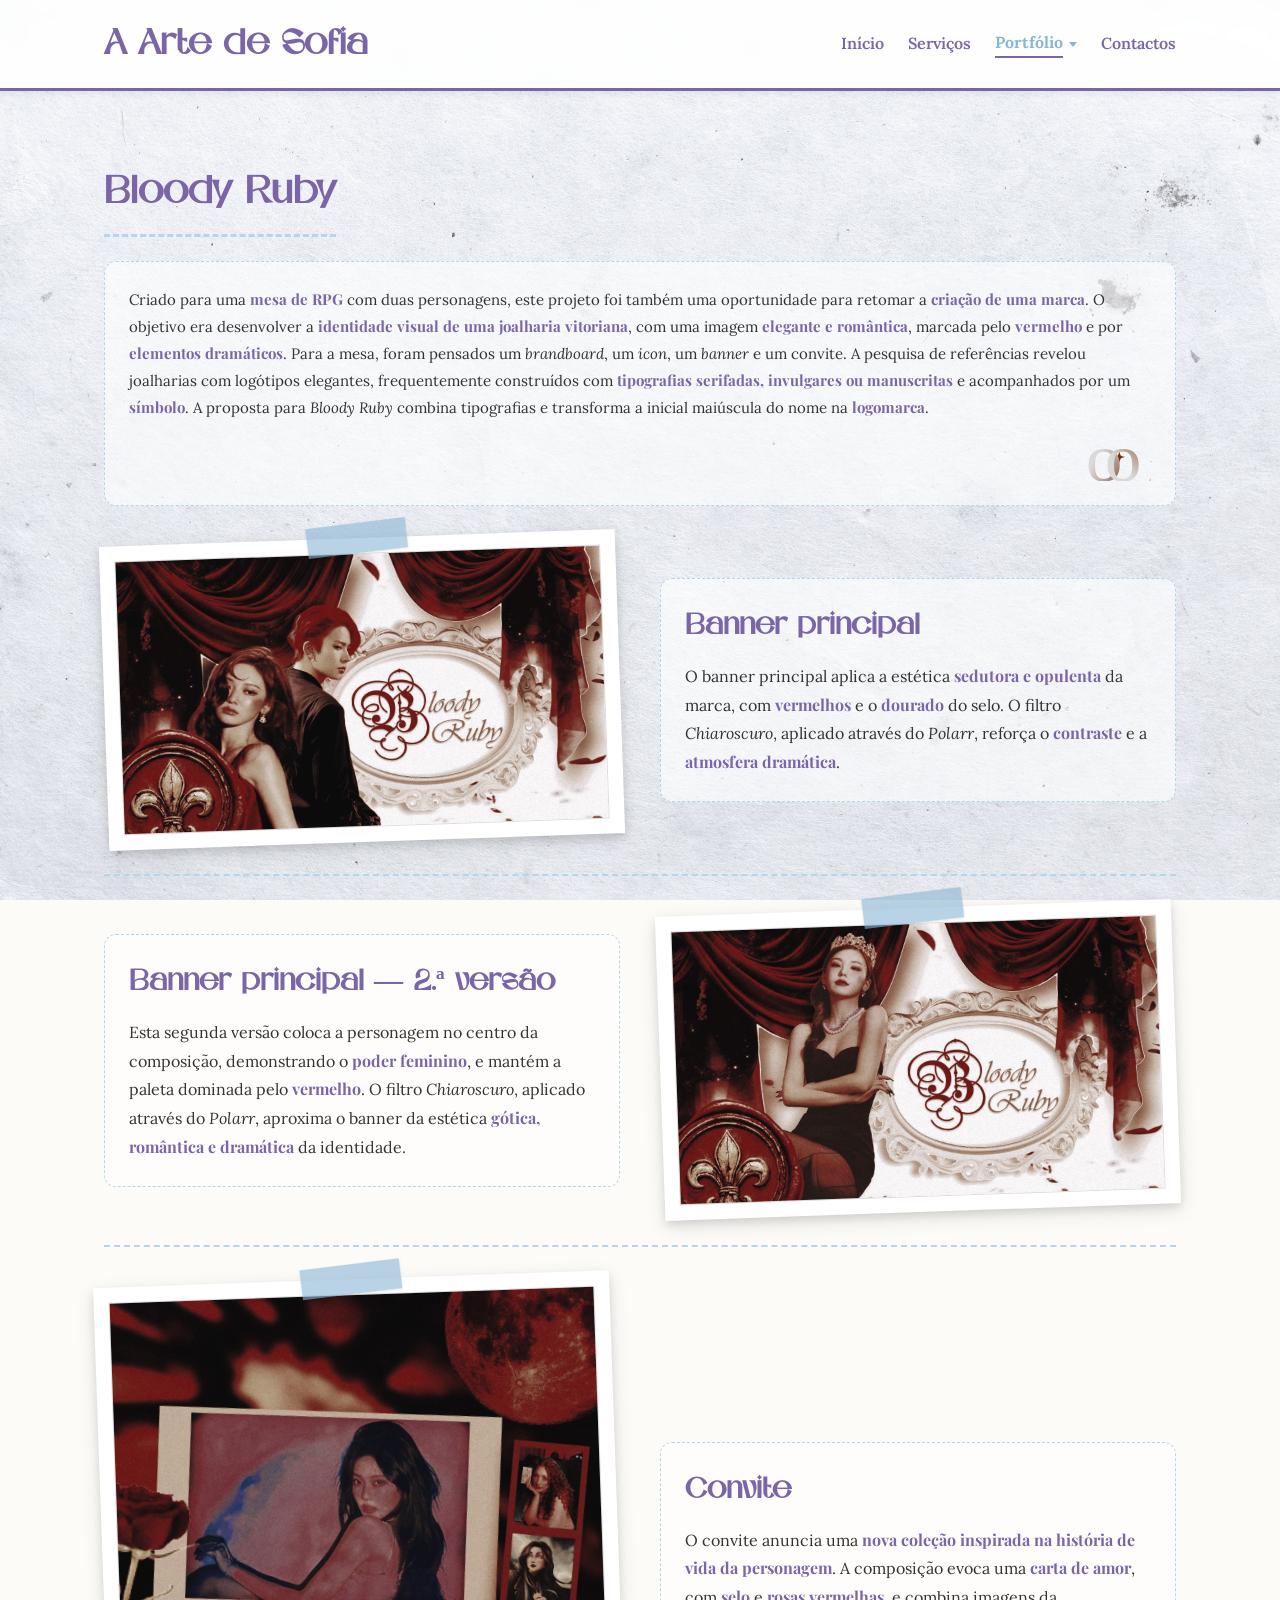
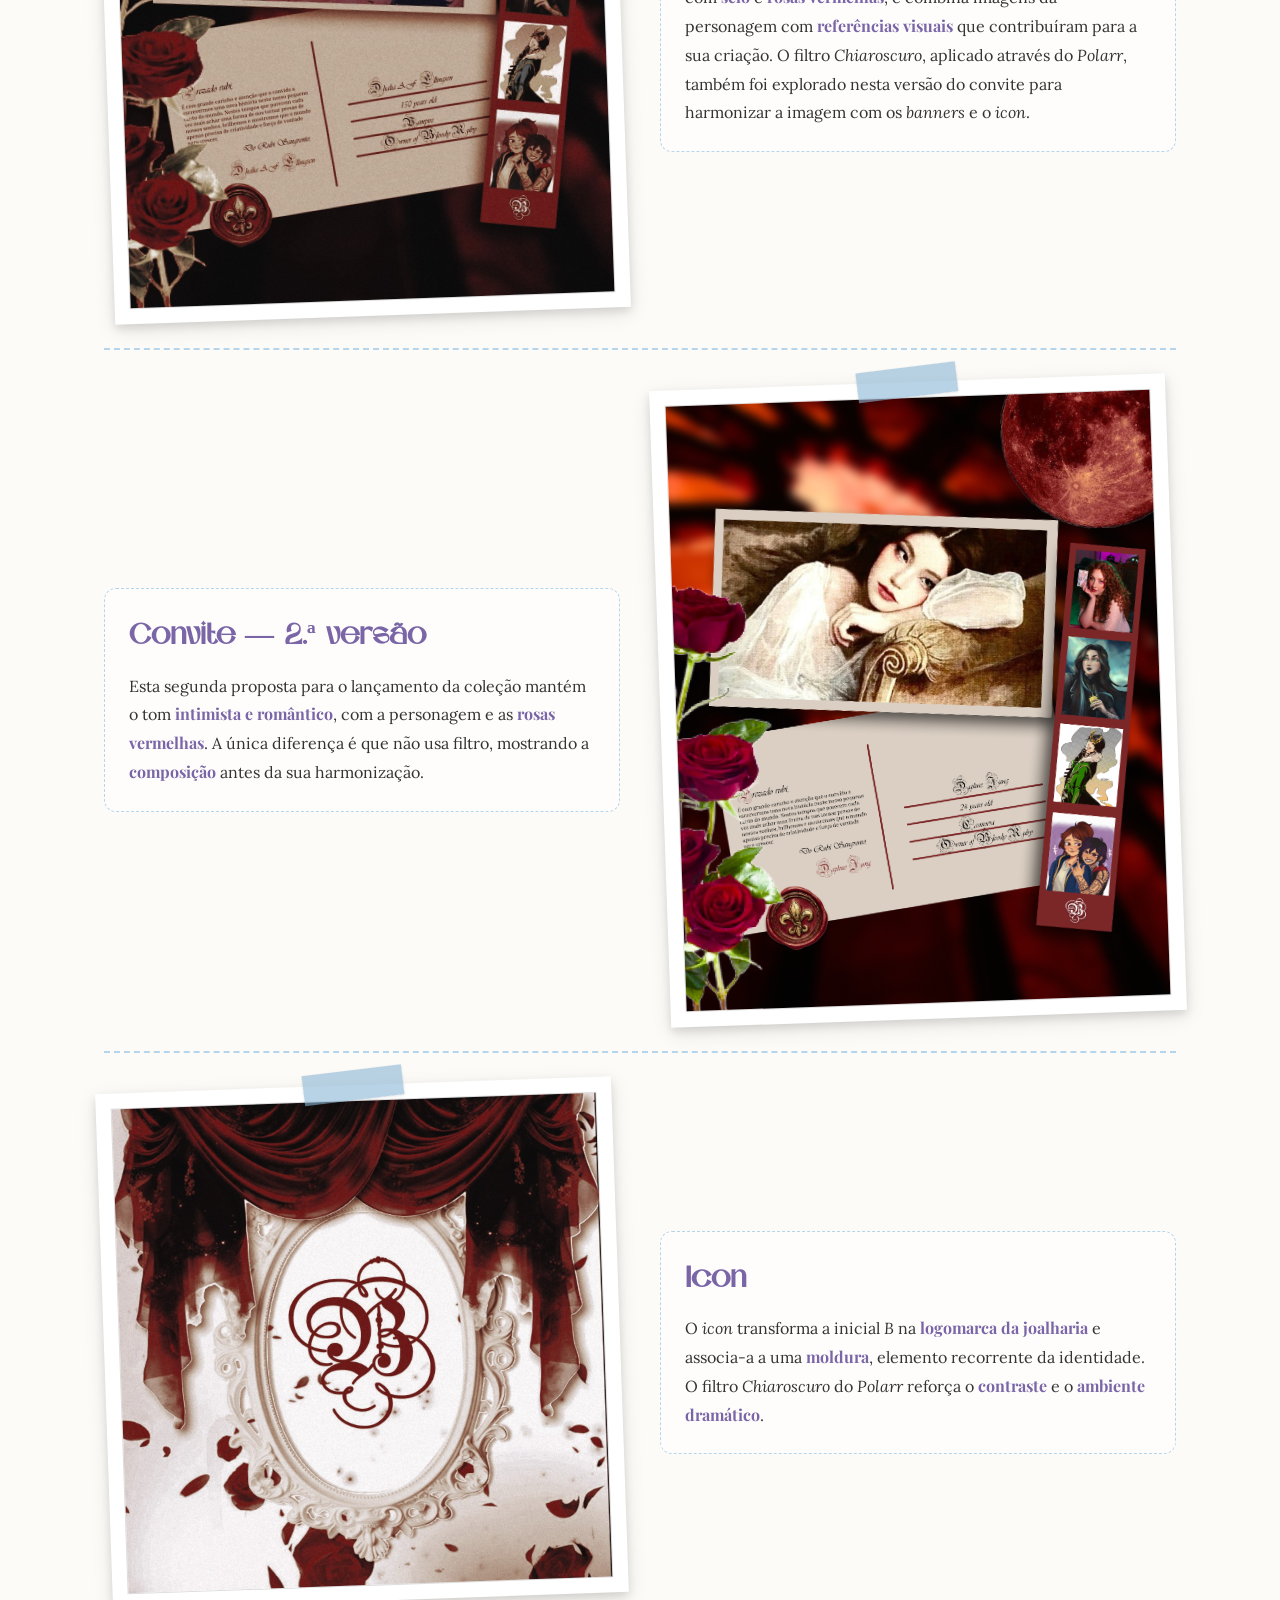
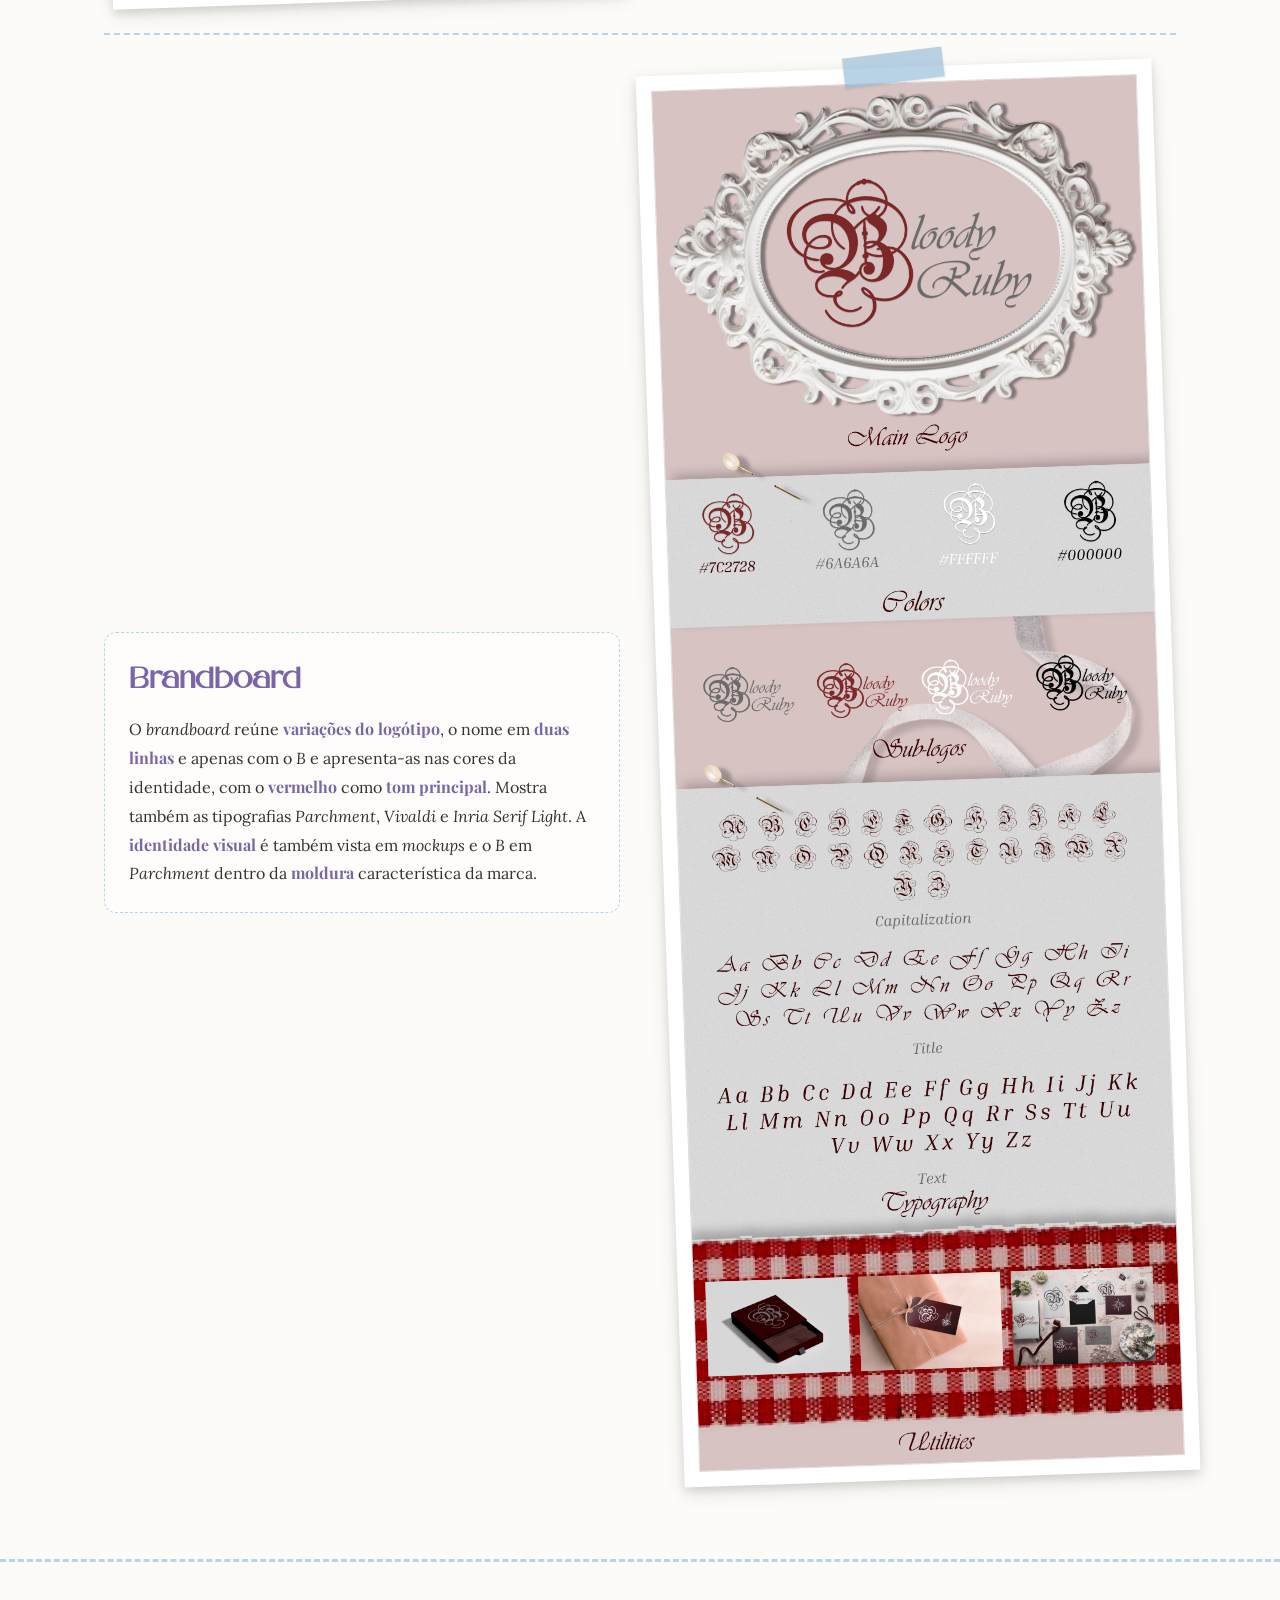
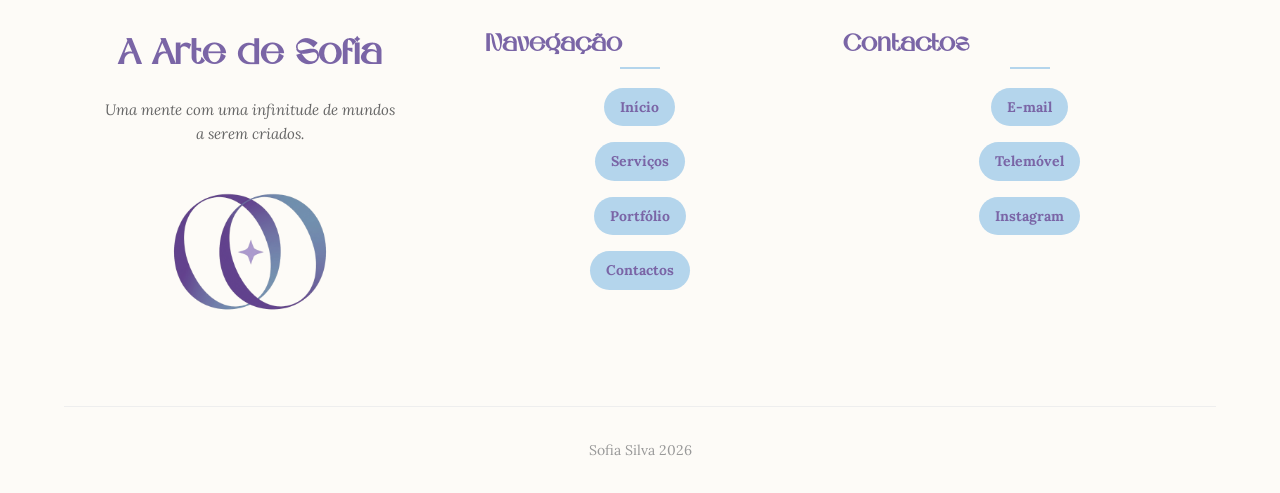
==== commit cd031478: "Update styles and improve navigation accessibility across multiple HTML files" ====
--- a/html/bloody_ruby.html
+++ b/html/bloody_ruby.html
@@ -5,7 +5,7 @@
     <meta name="viewport" content="width=device-width, initial-scale=1.0">
     <meta name="description" content="Conheça o projeto de identidade visual Bloody Ruby.">
     <title>A Arte de Sofia | Bloody Ruby</title>
-    <link rel="stylesheet" href="../css/style.css?v=4.8">
+    <link rel="stylesheet" href="../css/style.css?v=4.18">
     <link rel="icon" type="image/png" href="../images/favicon.png">
 </head>
 <body>
@@ -17,10 +17,10 @@
                 <li><a href="services.html">Serviços</a></li>
                 <li class="navegacao-portfolio">
                     <details>
-                        <summary class="ativo">Portfólio</summary>
+                        <summary class="ativo"><span>Portfólio</span></summary>
                         <ul class="submenu-portfolio">
                             <li><a href="portfolio.html">Portfólio</a></li>
-                            <li><a href="bloody_ruby.html">Bloody Ruby</a></li>
+                            <li><a href="bloody_ruby.html" class="ativo" aria-current="page"><span>Bloody Ruby</span></a></li>
                             <li><a href="cartazes_musicais.html">Cartazes musicais</a></li>
                             <li><a href="first_moon_blood.html">First Moon Blood</a></li>
                         </ul>
@@ -138,6 +138,6 @@
             <p>Sofia Silva 2026</p>
         </div>
     </footer>
-    <script src="../js/script.js?v=1.15"></script>
+    <script src="../js/script.js?v=1.17"></script>
 </body>
 </html>
--- a/css/style.css
+++ b/css/style.css
@@ -121,6 +121,12 @@
   border-bottom: 2px solid #7a65a6;
   font-weight: bold;
 }
+.ligacoes-navegacao summary.ativo {
+  font-weight: bold;
+}
+.ligacoes-navegacao summary.ativo span {
+  border-bottom: 2px solid #7a65a6;
+}
 .ligacoes-navegacao details {
   position: relative;
 }
@@ -158,7 +164,7 @@
   top: calc(100% + 12px);
   right: 0;
   z-index: 1002;
-  min-width: 210px;
+  min-width: 180px;
   padding: 8px 0;
   border: 2px dashed #8ab6d6;
   border-radius: 8px;
@@ -168,10 +174,19 @@
 }
 .submenu-portfolio a {
   display: block;
-  padding: 9px 16px;
+  padding: 9px 12px;
   white-space: nowrap;
 }
-.submenu-portfolio a:hover {
+.submenu-portfolio a:hover:not(.ativo) {
+  background: #f3eff8;
+}
+.submenu-portfolio a.ativo {
+  background: transparent;
+  border-bottom: 0;
+}
+.submenu-portfolio a.ativo span {
+  display: inline-block;
+  border-bottom: 2px solid #7a65a6;
   background: #f3eff8;
 }
 .alternar-menu {
@@ -185,6 +200,10 @@
   border: 0;
   border-radius: 0;
   background: #00000000;
+}
+.alternar-menu:hover .barra,
+.alternar-menu.menu-ativo .barra {
+  background-color: #8ab6d6;
 }
 .alternar-menu:hover {
   background: #00000000;
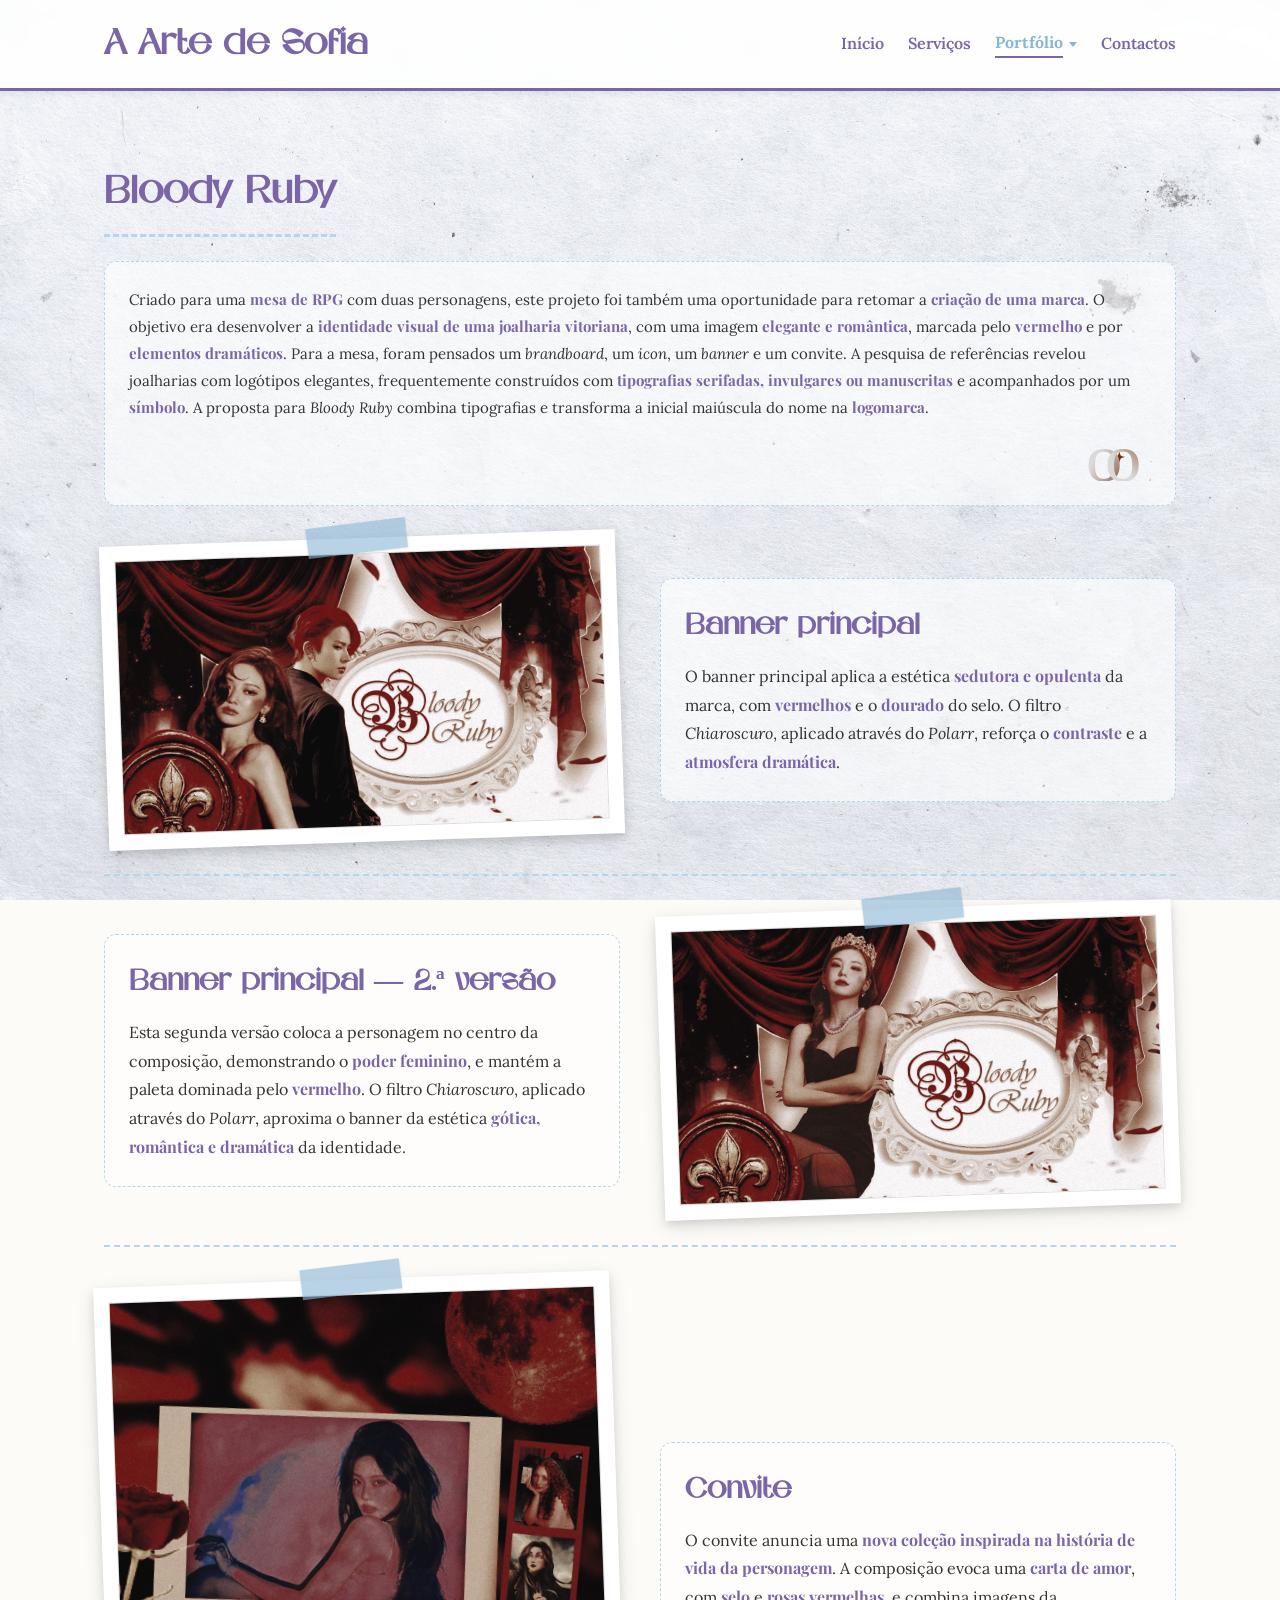
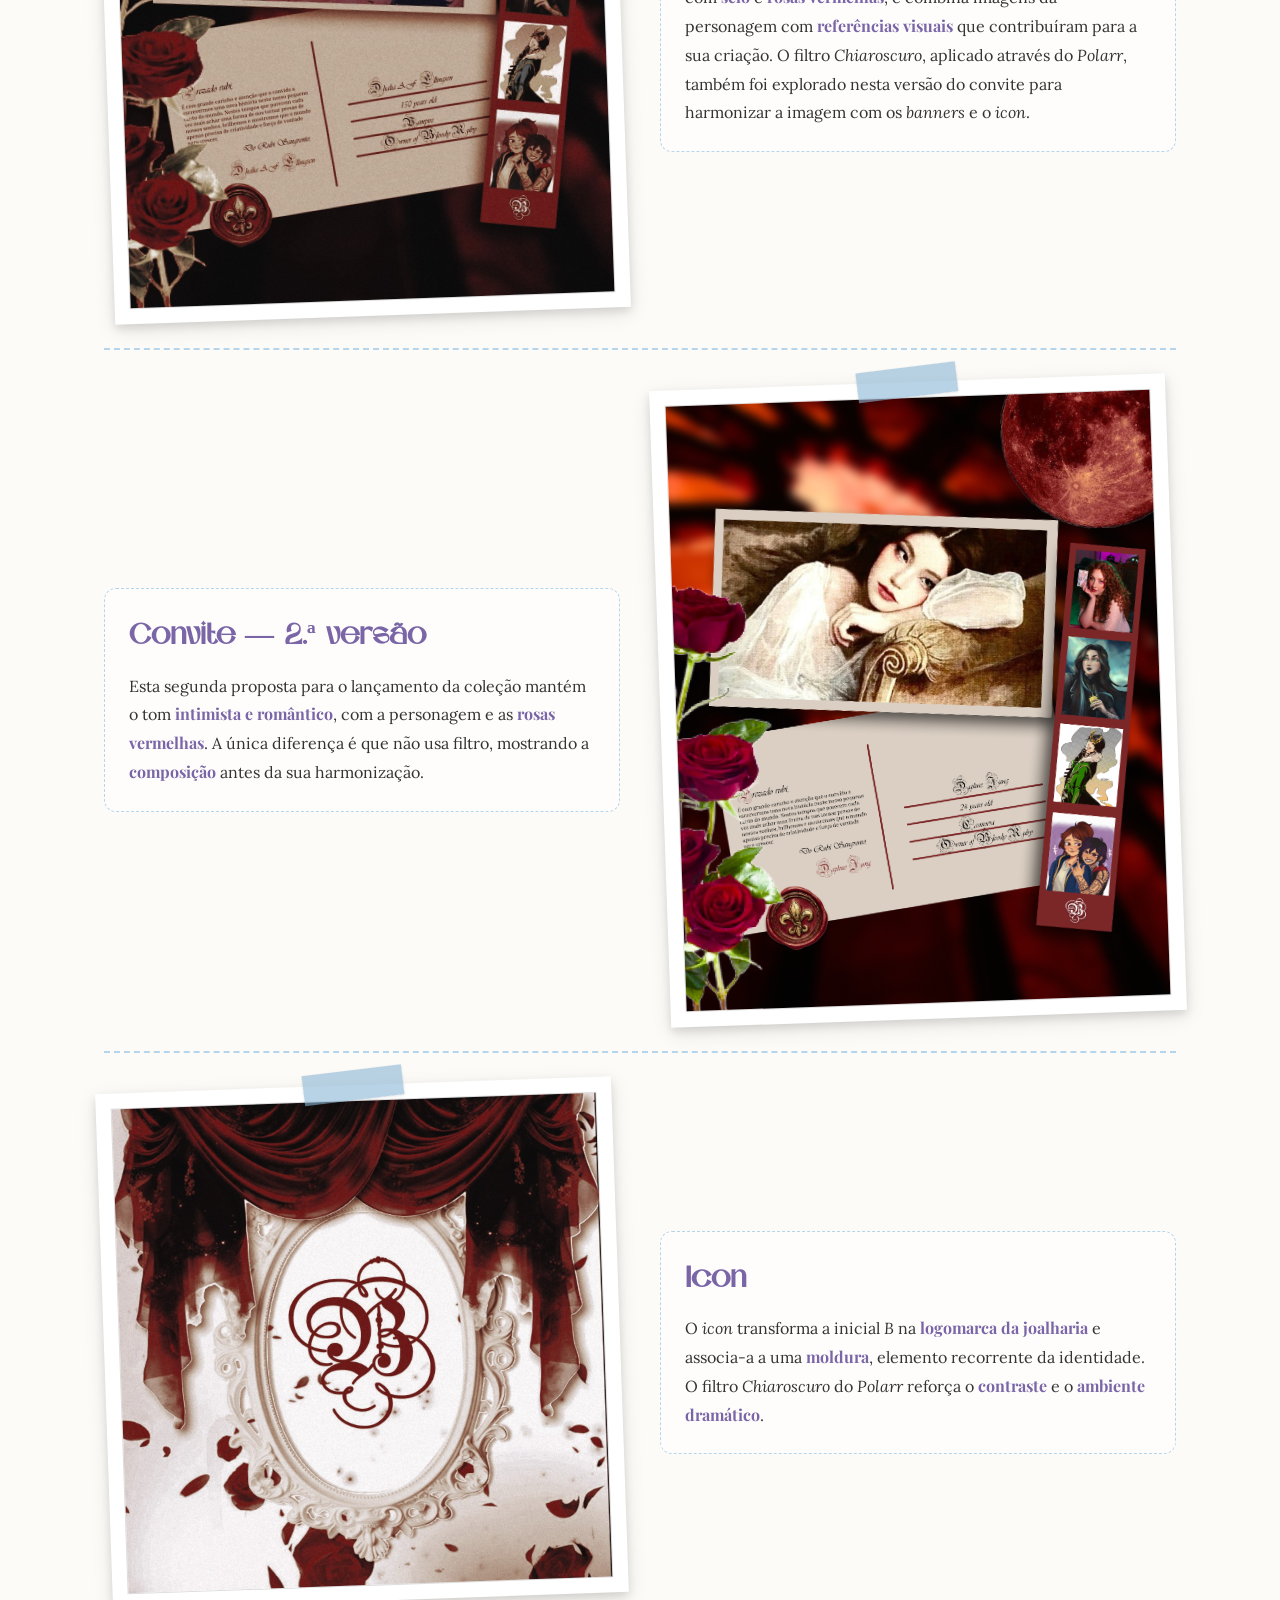
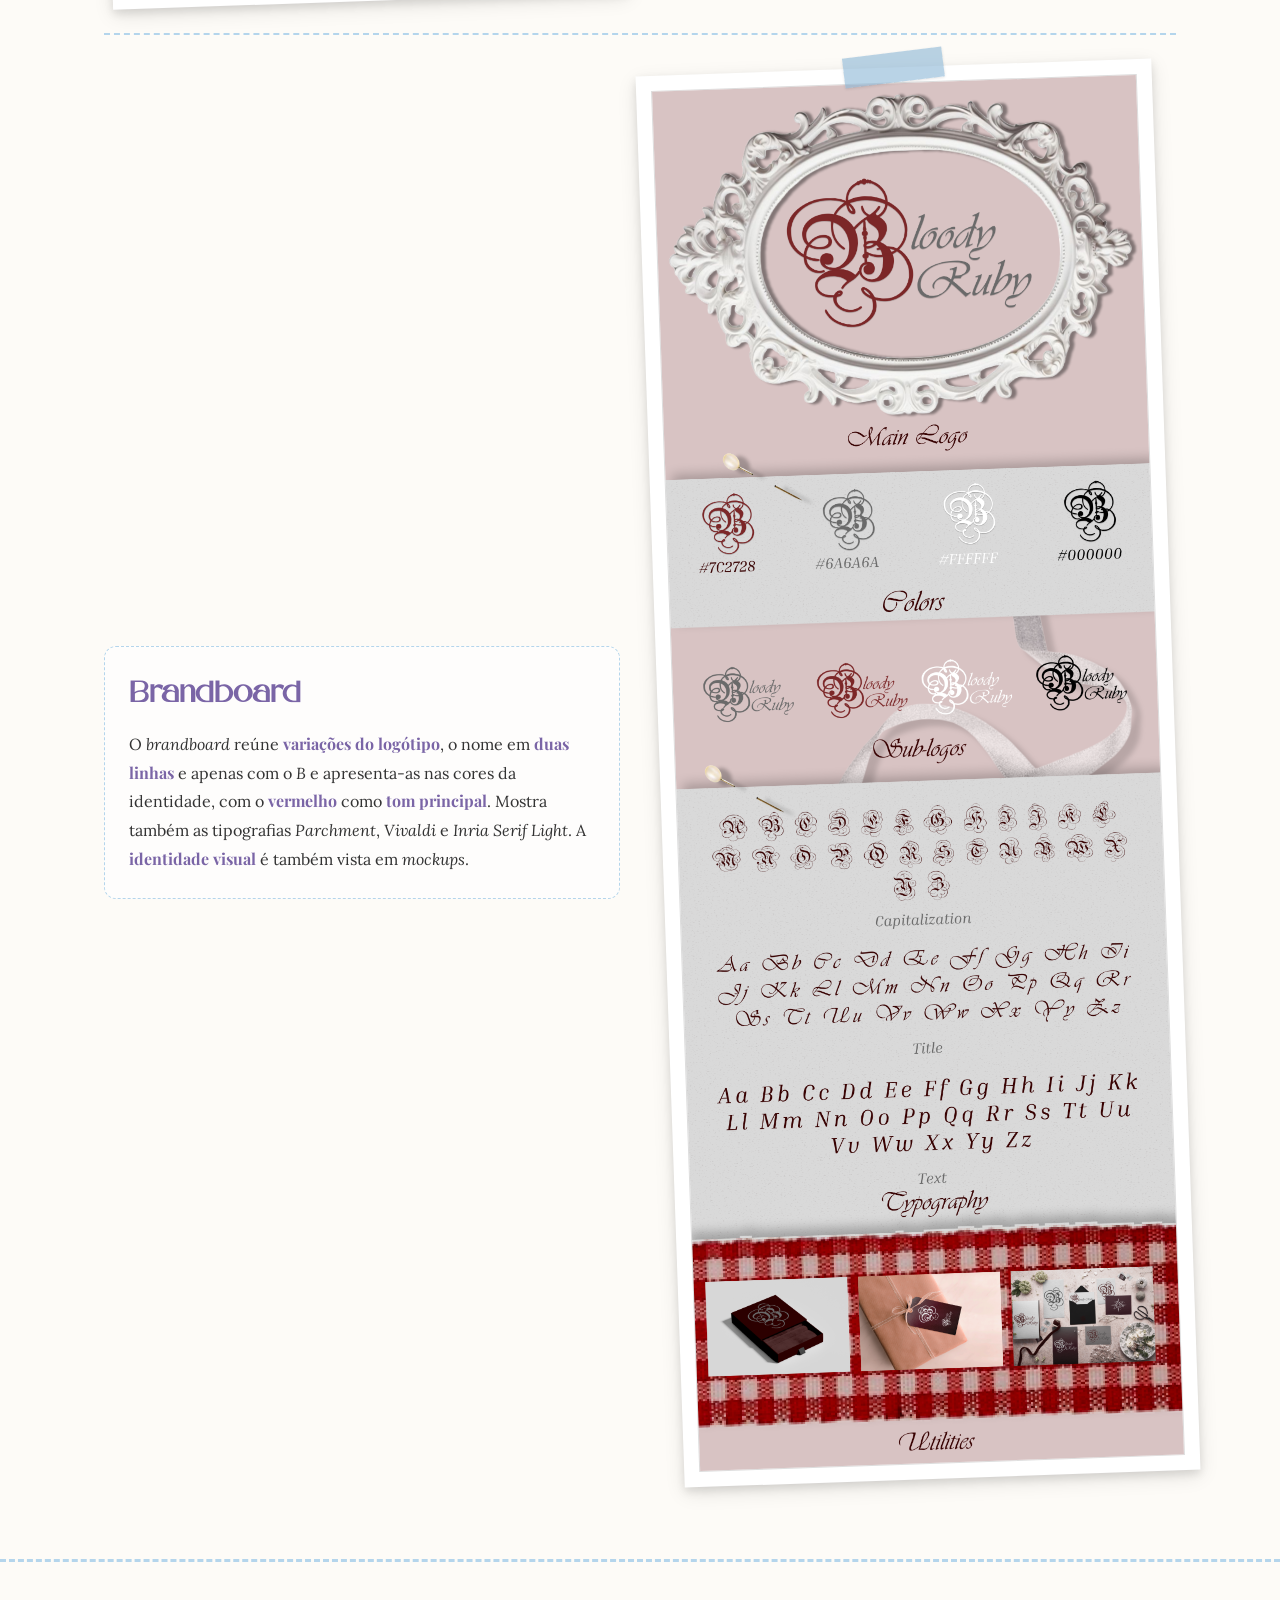
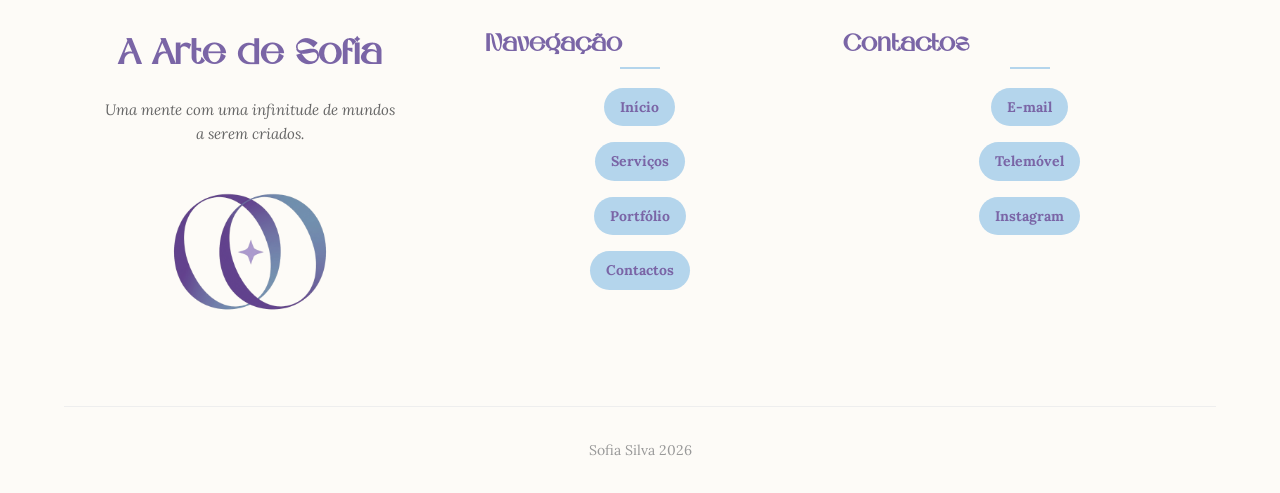
==== commit a10d2126: "Remove redundant description from brandboard section in Bloody Ruby project" ====
--- a/html/bloody_ruby.html
+++ b/html/bloody_ruby.html
@@ -102,7 +102,7 @@
                     </div>
                     <div class="legenda-detalhe-projeto">
                         <h2>Brandboard</h2>
-                        <p>O <i>brandboard</i> reúne <strong>variações do logótipo</strong>, o nome em <strong>duas linhas</strong> e apenas com o <i>B</i> e apresenta-as nas cores da identidade, com o <strong>vermelho</strong> como <strong>tom principal</strong>. Mostra também as tipografias <i>Parchment</i>, <i>Vivaldi</i> e <i>Inria Serif Light</i>. A <strong>identidade visual</strong> é também vista em <i>mockups</i> e o <i>B</i> em <i>Parchment</i> dentro da <strong>moldura</strong> característica da marca.</p>
+                        <p>O <i>brandboard</i> reúne <strong>variações do logótipo</strong>, o nome em <strong>duas linhas</strong> e apenas com o <i>B</i> e apresenta-as nas cores da identidade, com o <strong>vermelho</strong> como <strong>tom principal</strong>. Mostra também as tipografias <i>Parchment</i>, <i>Vivaldi</i> e <i>Inria Serif Light</i>. A <strong>identidade visual</strong> é também vista em <i>mockups</i>.</p>
                     </div>
                 </div>
             </div>
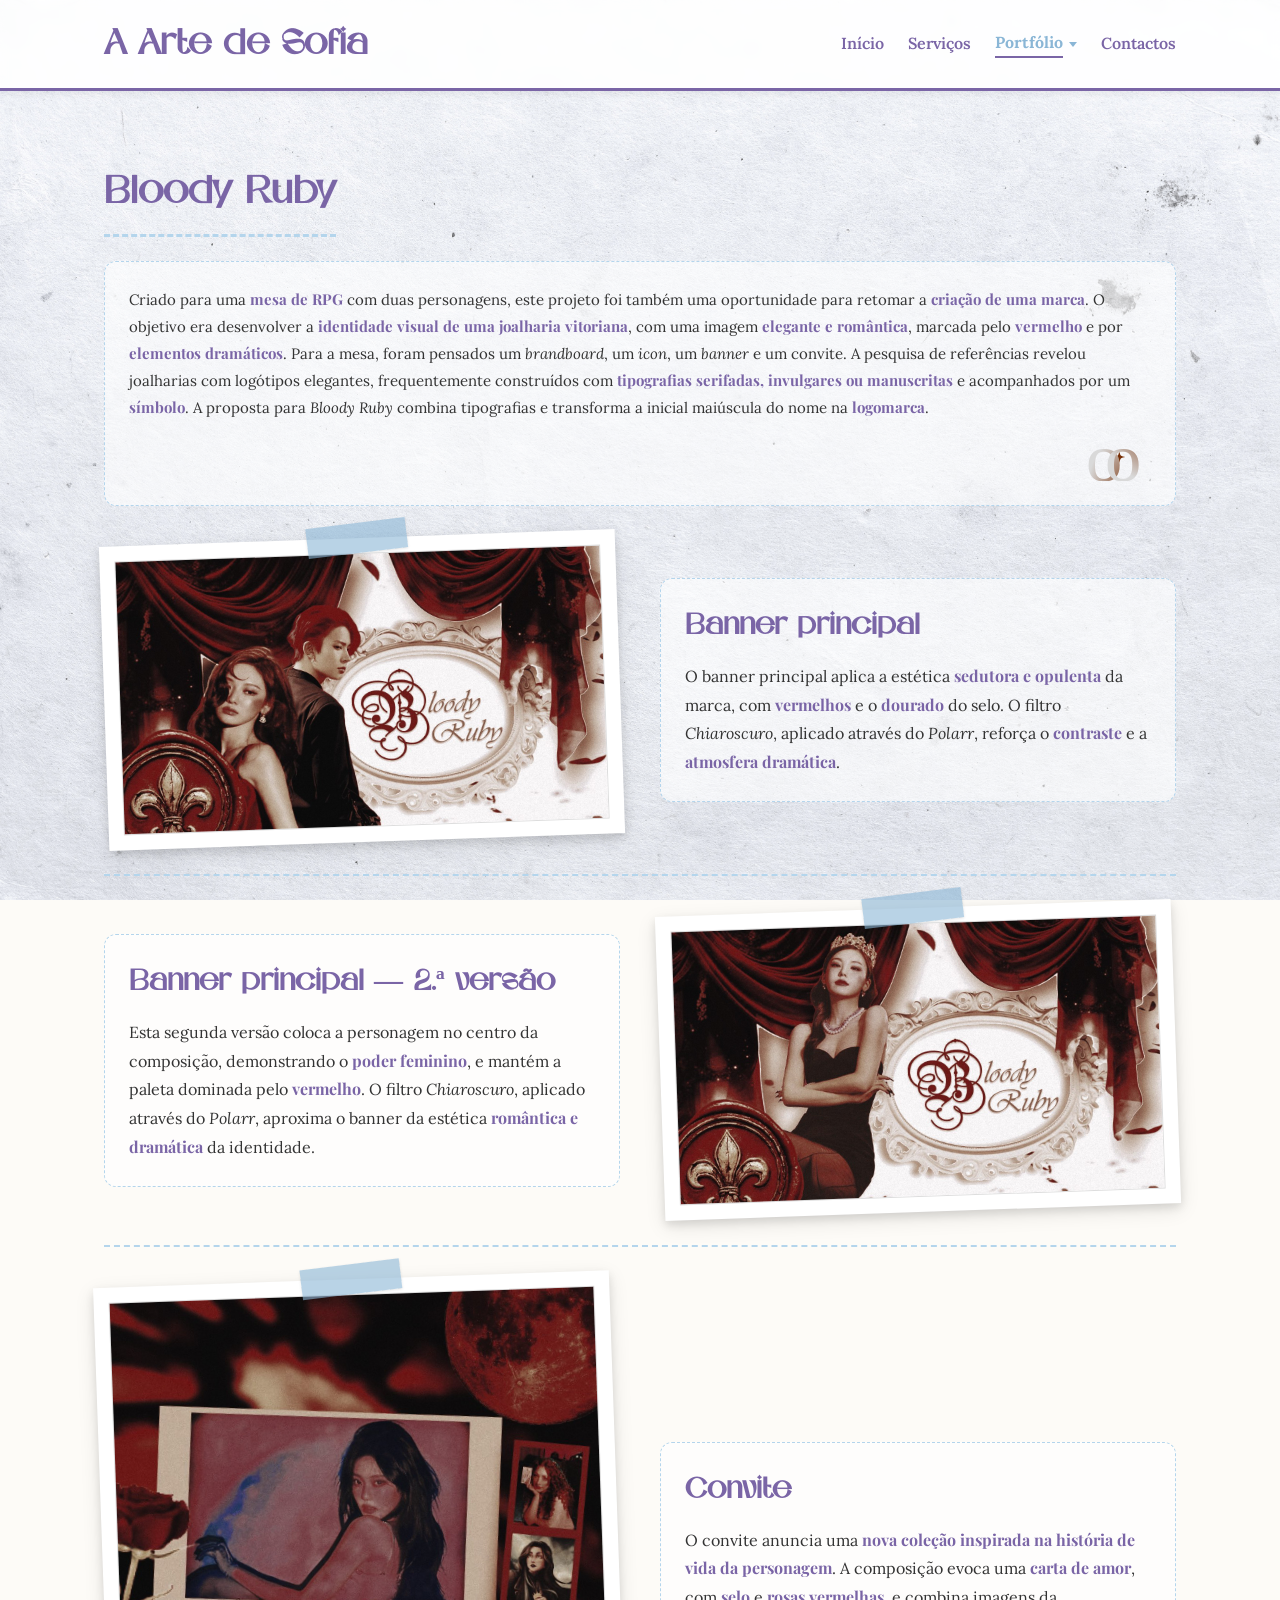
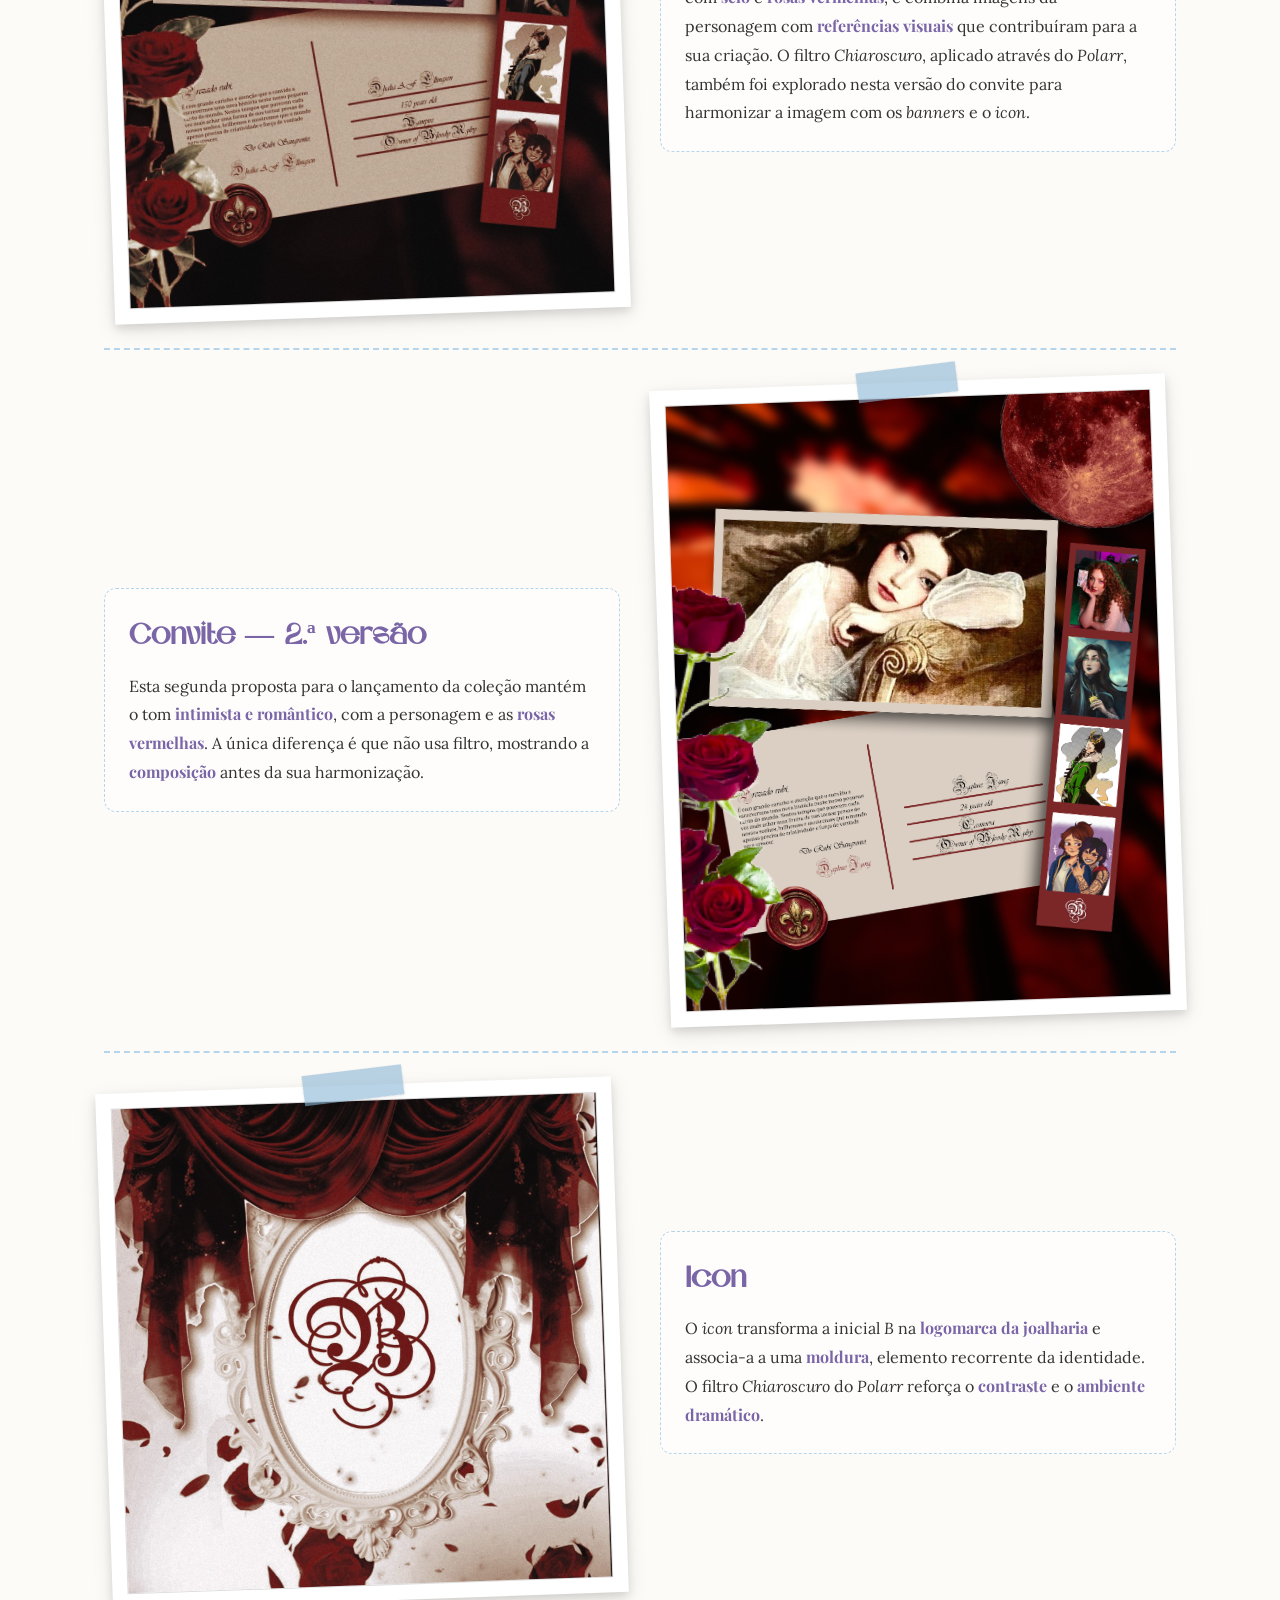
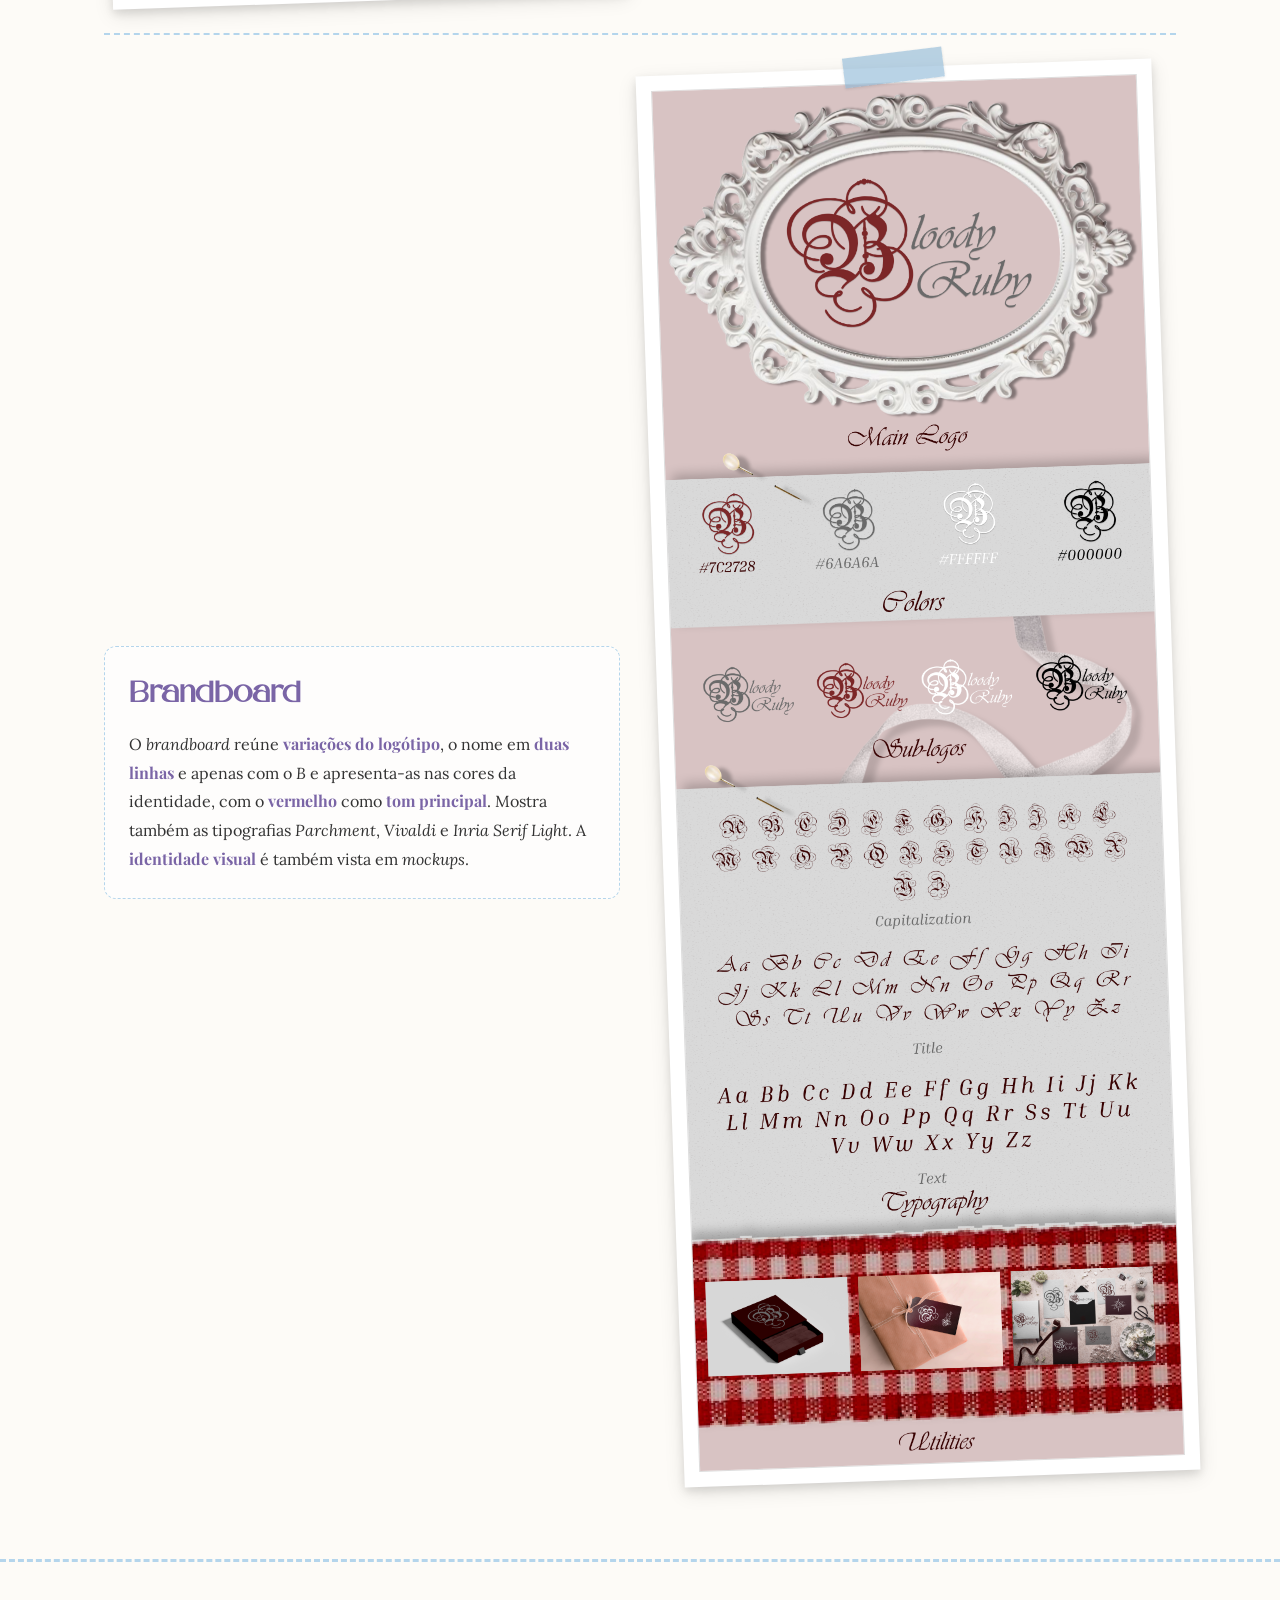
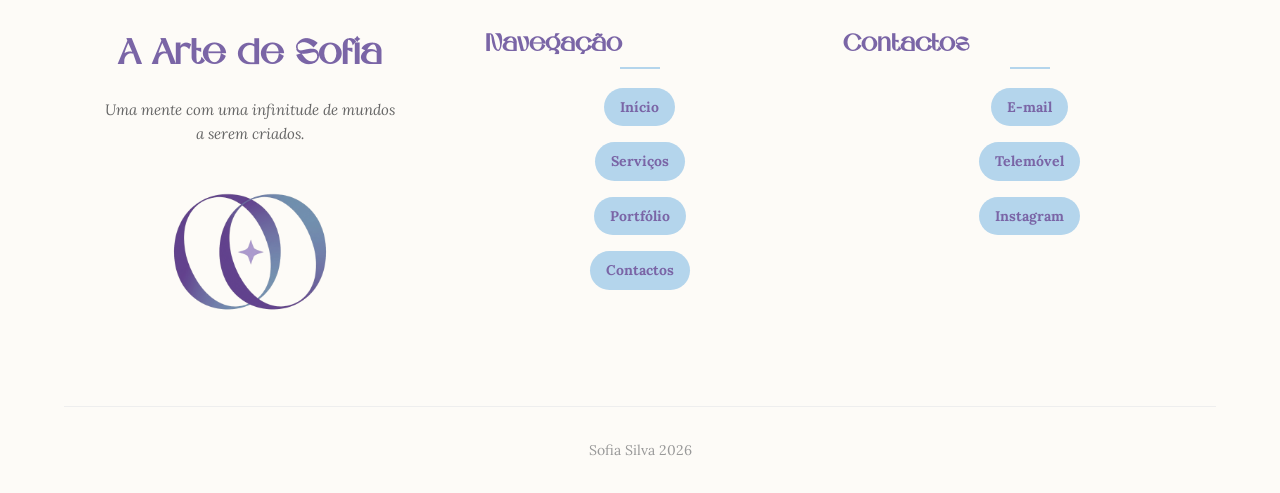
==== commit bc14e5eb: "Fix description text in Bloody Ruby project to enhance clarity" ====
--- a/html/bloody_ruby.html
+++ b/html/bloody_ruby.html
@@ -5,7 +5,7 @@
     <meta name="viewport" content="width=device-width, initial-scale=1.0">
     <meta name="description" content="Conheça o projeto de identidade visual Bloody Ruby.">
     <title>A Arte de Sofia | Bloody Ruby</title>
-    <link rel="stylesheet" href="../css/style.css?v=4.18">
+    <link rel="stylesheet" href="../css/style.css?v=4.22">
     <link rel="icon" type="image/png" href="../images/favicon.png">
 </head>
 <body>
@@ -62,7 +62,7 @@
                     </div>
                     <div class="legenda-detalhe-projeto">
                         <h2>Banner principal — 2.ª versão</h2>
-                        <p>Esta segunda versão coloca a personagem no centro da composição, demonstrando o <strong>poder feminino</strong>, e mantém a paleta dominada pelo <strong>vermelho</strong>. O filtro <i>Chiaroscuro</i>, aplicado através do <i>Polarr</i>, aproxima o banner da estética <strong>gótica, romântica e dramática</strong> da identidade.</p>
+                        <p>Esta segunda versão coloca a personagem no centro da composição, demonstrando o <strong>poder feminino</strong>, e mantém a paleta dominada pelo <strong>vermelho</strong>. O filtro <i>Chiaroscuro</i>, aplicado através do <i>Polarr</i>, aproxima o banner da estética <strong> romântica e dramática</strong> da identidade.</p>
                     </div>
                 </div>
                 <div class="item-detalhe-projeto">
--- a/css/style.css
+++ b/css/style.css
@@ -983,7 +983,11 @@
     row-gap: 40px;
     margin: 24px 0 48px;
   }
+  .polaroide-hero-zone {
+    grid-row: 1;
+  }
   .texto-hero-zone {
+    grid-row: 2;
     text-align: center;
   }
   .texto-hero-zone h1 {
@@ -1046,10 +1050,22 @@
     margin-top: 16px;
   }
   .texto-hero-zone h1 {
-    font-size: 38px;
+    font-size: 36px;
   }
   .texto-hero-zone p {
-    font-size: 18px;
+    font-size: 22px;
+  }
+  .texto-hero-zone .imagem-identidade-rodape {
+    width: 120px;
+  }
+  .identidade .logotipo {
+    font-size: 28px;
+  }
+  .identidade p {
+    font-size: 17px;
+  }
+  .identidade .imagem-identidade-rodape {
+    width: 100px;
   }
   .introducao-designer {
     margin-top: 24px;
